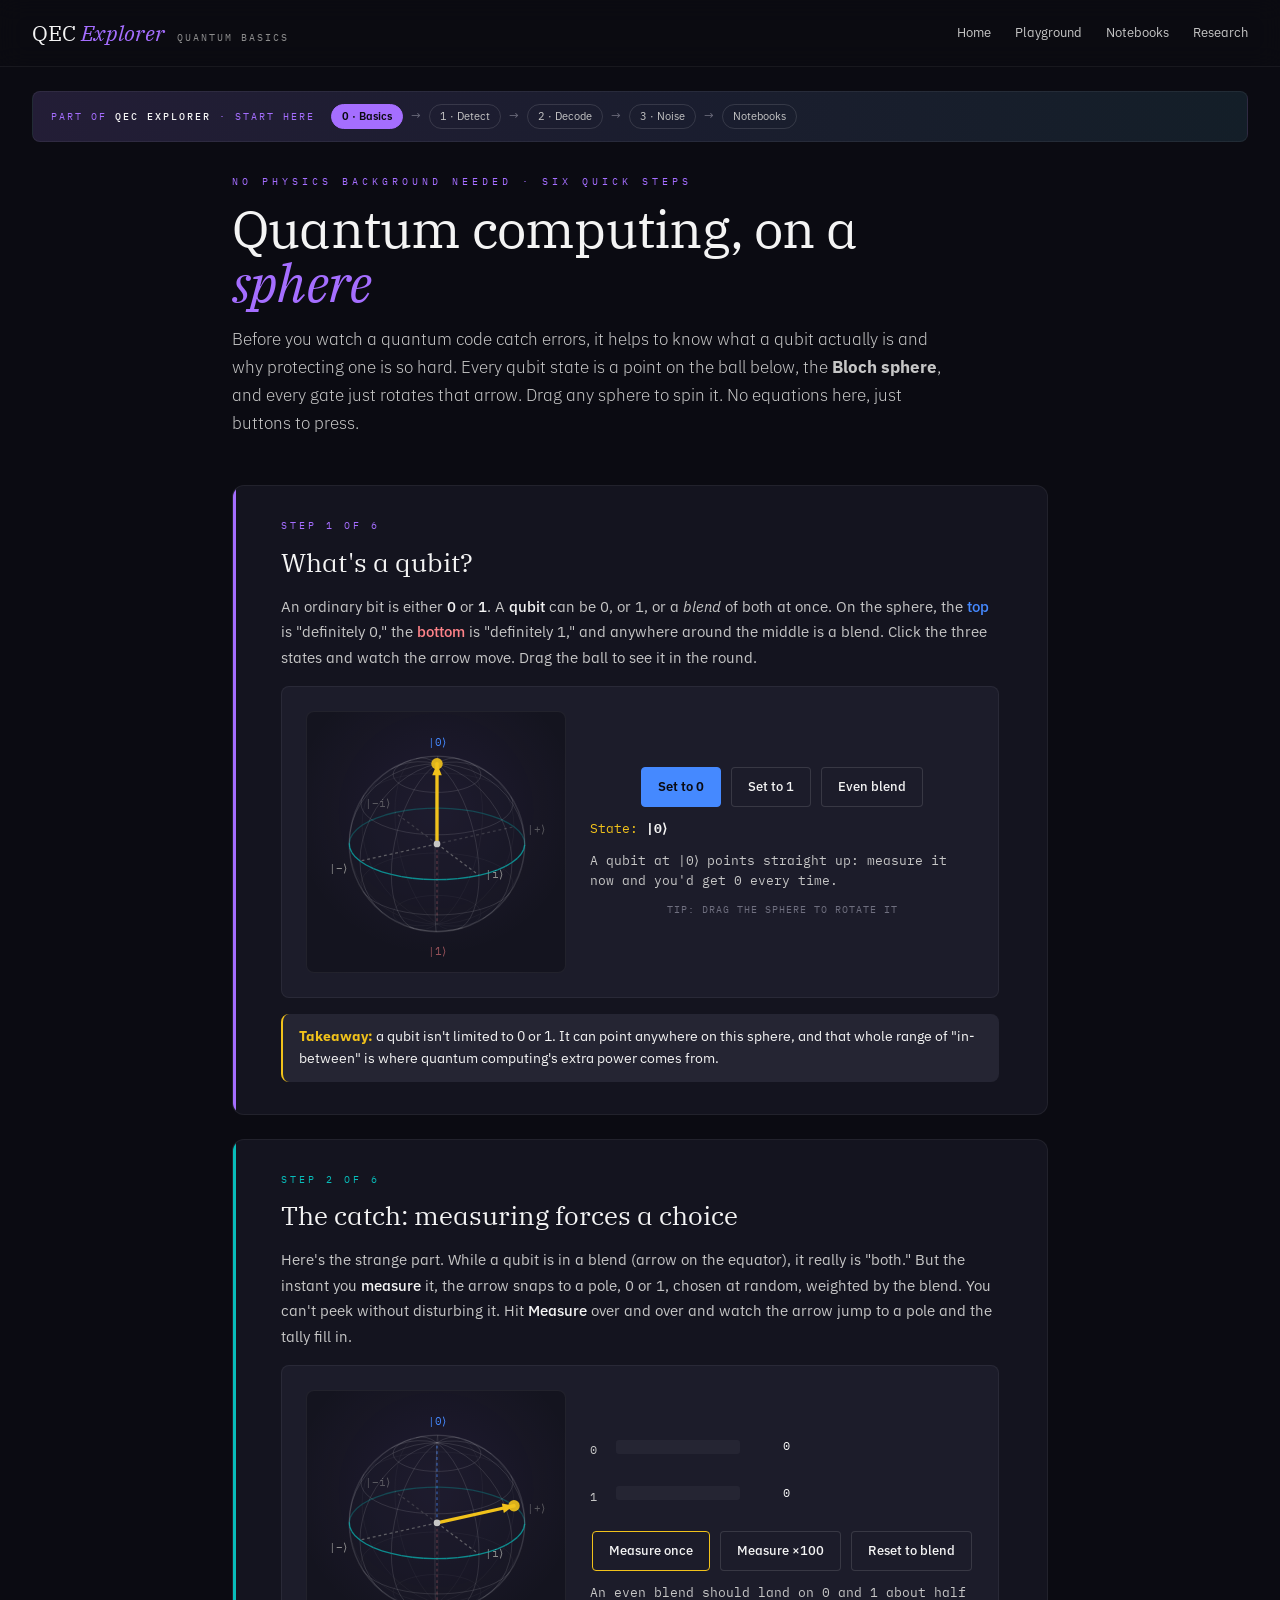
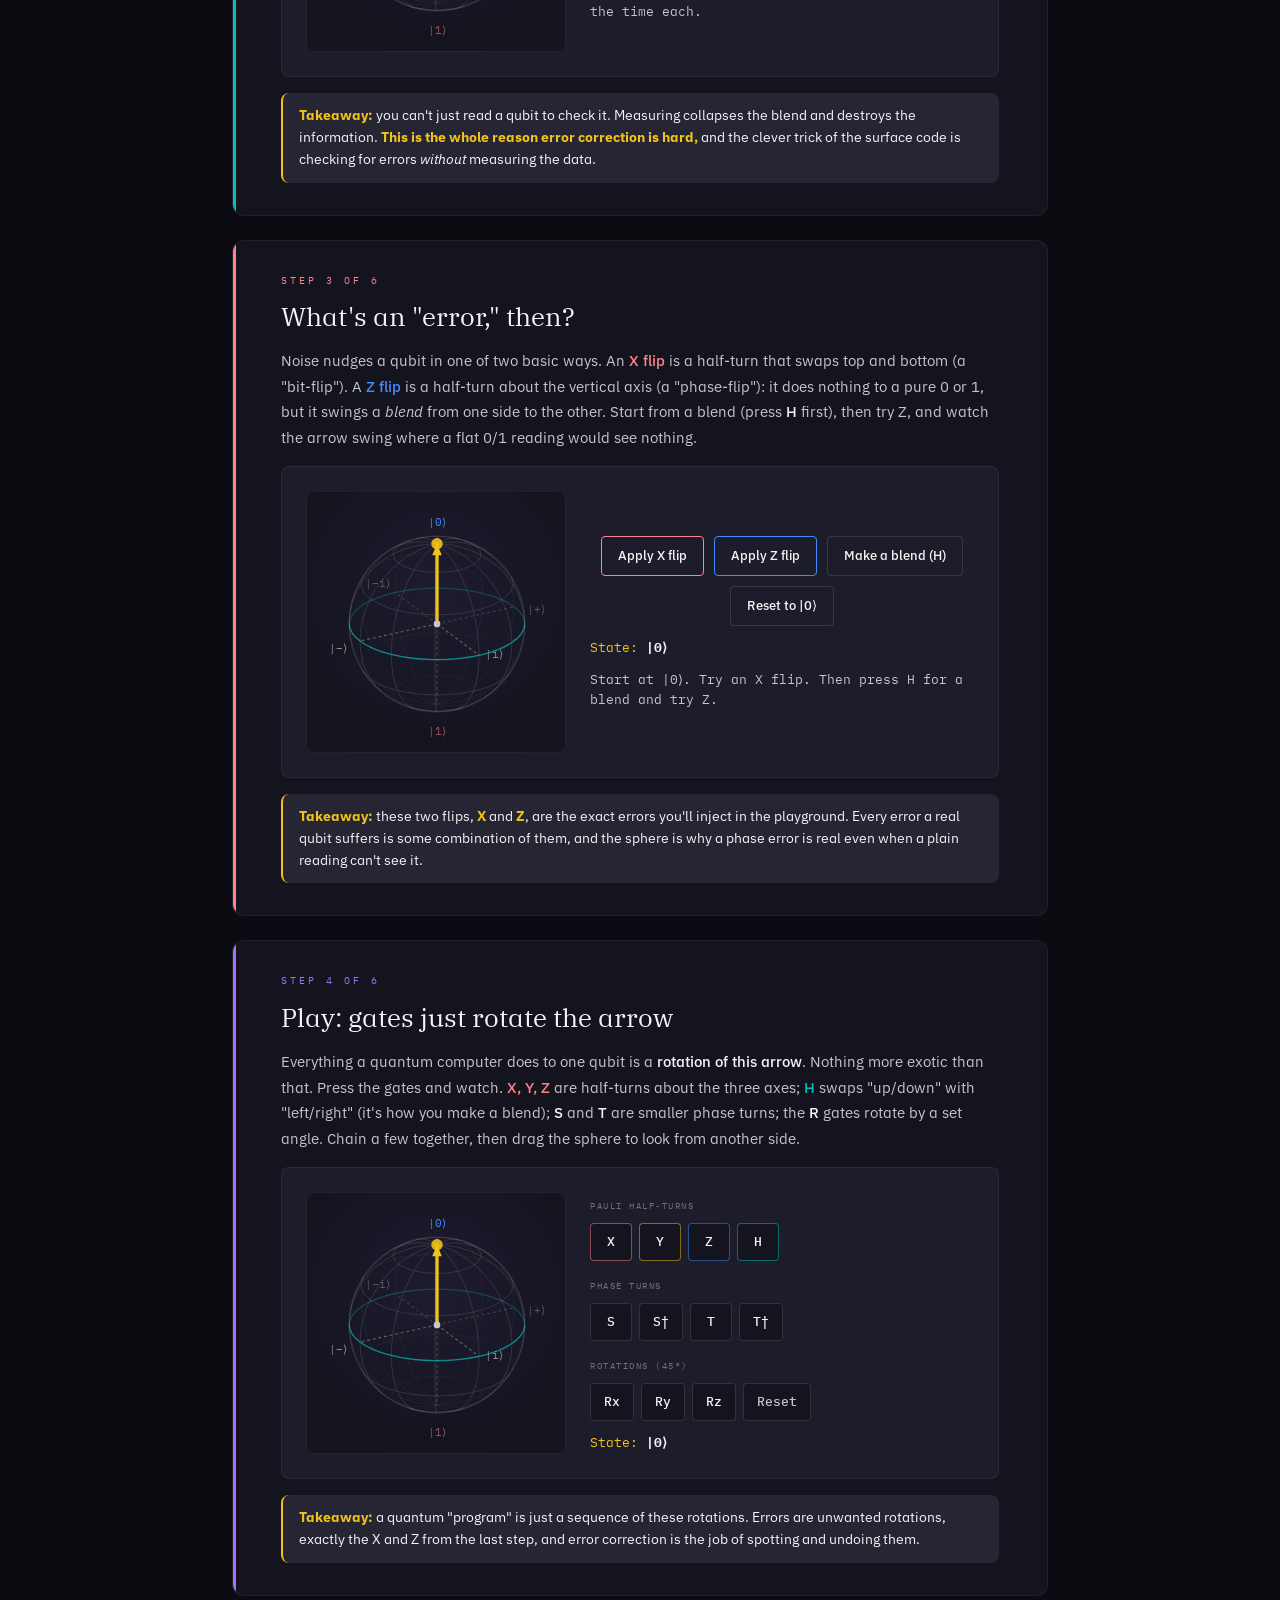
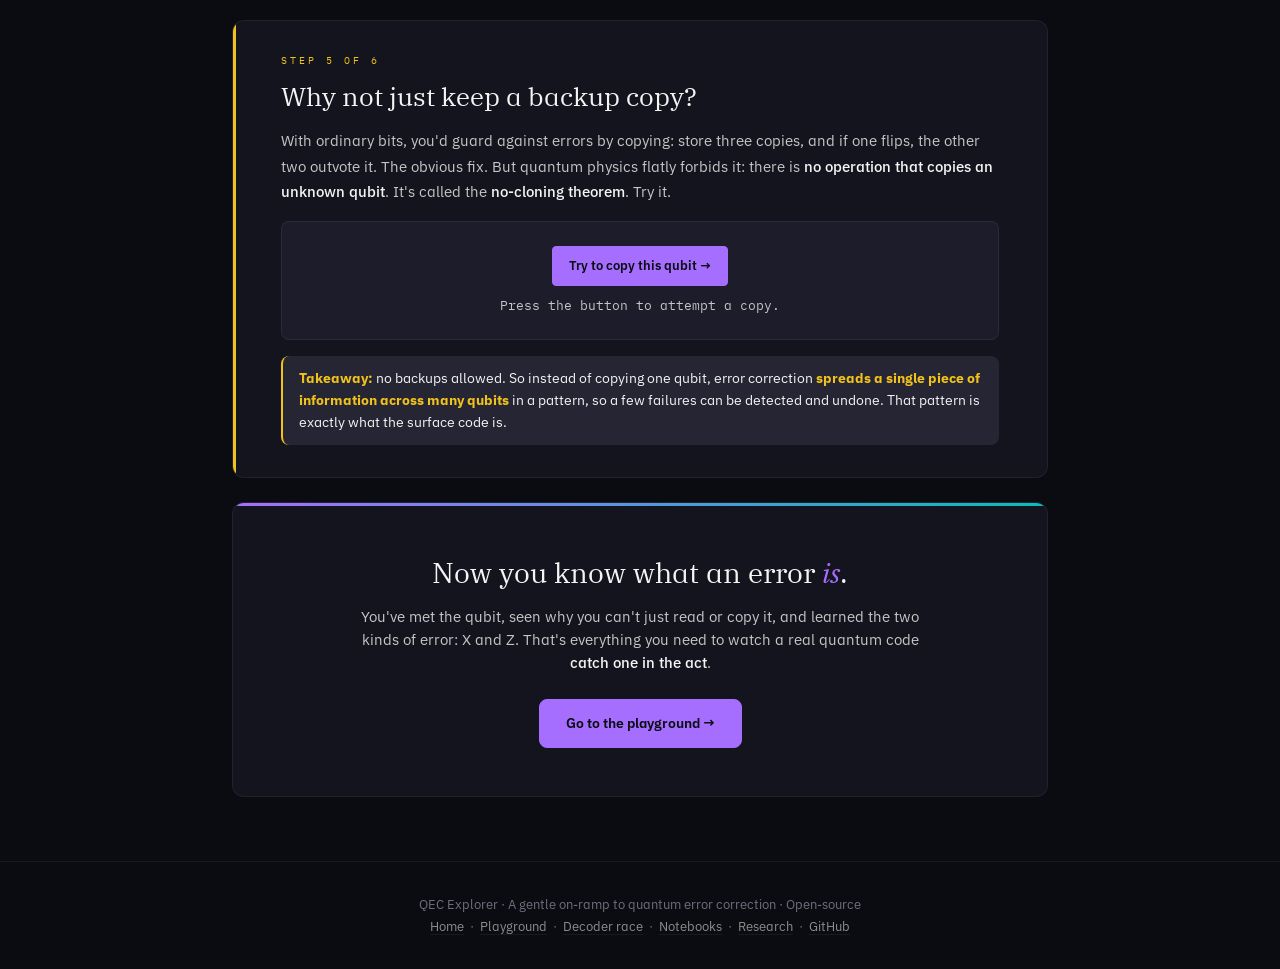
==== basics.html @ 2271acbc "Add 3D Bloch sphere + rebuild Basics with a gate playground New assets/bloch.js: a self-contained, d" ====
<!DOCTYPE html>
<html lang="en">
<head>
<meta charset="UTF-8">
<meta name="viewport" content="width=device-width, initial-scale=1.0">
<title>QEC Explorer · Quantum Basics</title>

<link rel="preconnect" href="https://fonts.googleapis.com">
<link rel="preconnect" href="https://fonts.gstatic.com" crossorigin>
<link href="https://fonts.googleapis.com/css2?family=IBM+Plex+Mono:wght@400;500&family=IBM+Plex+Sans:wght@300;400;500;600&family=IBM+Plex+Serif:ital,wght@0,400;1,400&display=swap" rel="stylesheet">

<link rel="stylesheet" href="assets/theme.css">
<link rel="stylesheet" href="assets/qec-modal.css">

<style>
  /* Page-specific styling */
  .wrap { max-width: 880px; }
  .lead { margin-bottom: var(--space-7); max-width: 720px; }

  /* Step cards with side color bars (per-step theme) */
  .step-card {
    background: var(--surface-1);
    border: 1px solid var(--border-subtle);
    border-radius: var(--radius-lg);
    padding: var(--space-6) var(--space-7);
    margin-bottom: var(--space-5);
    position: relative;
    overflow: hidden;
  }
  .step-card::before {
    content: "";
    position: absolute; left: 0; top: 0; bottom: 0; width: 3px;
    background: var(--syndrome);
  }
  .step-card.c2::before { background: var(--stab-z); }
  .step-card.c3::before { background: var(--pauli-x); }
  .step-card.c4::before { background: var(--warning); }
  .step-card.c5::before { background: var(--syndrome); }

  .step-num {
    font-family: var(--font-mono); font-size: 10px;
    letter-spacing: 3px; text-transform: uppercase;
    color: var(--syndrome);
    margin-bottom: var(--space-2);
  }
  .c2 .step-num { color: var(--stab-z); }
  .c3 .step-num { color: var(--pauli-x); }
  .c4 .step-num { color: var(--warning); }
  .c5 .step-num { color: var(--syndrome); }

  .step-card h2 {
    font-family: var(--font-display);
    font-size: 26px;
    font-weight: 400;
    margin-bottom: var(--space-3);
  }
  .step-card p { color: var(--text-secondary); font-size: 15px; line-height: 1.7; margin-bottom: var(--space-4); }
  .step-card p b { color: var(--text-primary); font-weight: 500; }

  .takeaway {
    font-size: 14px;
    color: var(--text-primary);
    background: var(--surface-3);
    border-radius: var(--radius-md);
    padding: 12px 16px;
    margin-top: var(--space-4);
    border-left: 2px solid var(--warning);
  }
  .takeaway b { color: var(--warning); }

  /* Inline demo wrapper (SVG + buttons beside) */
  .demo {
    display: flex;
    gap: var(--space-5);
    flex-wrap: wrap;
    align-items: center;
    justify-content: center;
    background: var(--surface-2);
    border: 1px solid var(--border-subtle);
    border-radius: var(--radius-md);
    padding: var(--space-5);
    margin: var(--space-2) 0 var(--space-2);
  }
  .demo-col { display: flex; flex-direction: column; align-items: center; gap: 10px; }
  svg.viz { display: block; }

  /* Bloch sphere layout: fixed sphere on the LEFT, controls on the RIGHT.
     The sphere never moves when a gate button is pressed — only the
     state arrow inside it does. */
  .bloch-demo {
    display: grid;
    grid-template-columns: 260px 1fr;
    gap: var(--space-5);
    align-items: center;
    background: var(--surface-2);
    border: 1px solid var(--border-subtle);
    border-radius: var(--radius-md);
    padding: var(--space-5);
    margin: var(--space-2) 0;
  }
  @media (max-width: 640px) {
    .bloch-demo { grid-template-columns: 1fr; justify-items: center; }
  }
  .bloch-stage {
    background:
      radial-gradient(circle at 50% 38%, rgba(165,110,255,0.08), transparent 70%),
      var(--surface-1);
    border: 1px solid var(--border-subtle);
    border-radius: var(--radius-md);
    padding: 6px;
  }
  .bloch-stage svg { display: block; }
  .bloch-side { display: flex; flex-direction: column; gap: 12px; min-width: 0; }
  .bloch-hint {
    font-family: var(--font-mono); font-size: 10px;
    letter-spacing: 1px; text-transform: uppercase;
    color: var(--text-hint); text-align: center;
  }
  .bloch-state {
    font-family: var(--font-mono); font-size: 13px;
    color: var(--warning); text-align: left;
  }
  .bloch-state b { color: var(--text-primary); }

  /* Gate-button grid for the playground step */
  .gate-grid { display: flex; flex-wrap: wrap; gap: 7px; }
  .gate-group-lbl {
    font-family: var(--font-mono); font-size: 9px;
    letter-spacing: 1.5px; text-transform: uppercase;
    color: var(--text-hint); margin: 6px 0 -2px;
  }
  .gate {
    padding: 8px 13px;
    border-radius: var(--radius-sm);
    border: 1px solid var(--border-default);
    background: var(--surface-1);
    color: var(--text-primary);
    font-family: var(--font-mono);
    font-size: 13px; font-weight: 500;
    cursor: pointer;
    transition: all 130ms ease;
    min-width: 42px;
  }
  .gate:hover { border-color: var(--syndrome); background: var(--surface-3); transform: translateY(-1px); }
  .gate:focus-visible { outline: 2px solid var(--focus); outline-offset: 2px; }
  .gate.gx { border-color: rgba(255,131,137,0.5); }
  .gate.gz { border-color: rgba(69,137,255,0.5); }
  .gate.gy { border-color: rgba(241,194,27,0.5); }
  .gate.gh { border-color: rgba(8,189,186,0.5); }
  .gate.ghost-reset { border-color: var(--border-default); color: var(--text-secondary); }

  /* Button rows */
  .b-row { display: flex; gap: 10px; flex-wrap: wrap; justify-content: center; }
  .bx {
    padding: 9px 16px;
    border-radius: var(--radius-sm);
    border: 1px solid var(--border-default);
    background: var(--surface-2);
    color: var(--text-primary);
    font-family: var(--font-sans);
    font-size: 13px;
    font-weight: 500;
    cursor: pointer;
    transition: all 150ms ease;
  }
  .bx:hover { border-color: var(--syndrome); background: var(--surface-3); }
  .bx:focus-visible { outline: 2px solid var(--focus); outline-offset: 2px; }
  .bx.on { color: var(--text-on-color); font-weight: 600; }
  .bx.zero.on { background: var(--pauli-z);   border-color: var(--pauli-z); }
  .bx.one.on  { background: var(--pauli-x);   border-color: var(--pauli-x); }
  .bx.mix.on  { background: var(--syndrome); border-color: var(--syndrome); }
  .bx.xflip   { border-color: var(--pauli-x); }
  .bx.xflip:hover { background: rgba(255, 131, 137, 0.14); }
  .bx.zflip   { border-color: var(--pauli-z); }
  .bx.zflip:hover { background: rgba(69, 137, 255, 0.14); }
  .bx.measure { border-color: var(--warning); }
  .bx.measure:hover { background: rgba(241, 194, 27, 0.14); }
  .bx.primary { background: var(--syndrome); border-color: var(--syndrome); color: var(--text-on-color); font-weight: 600; }

  .readout {
    font-family: var(--font-mono);
    font-size: 12.5px;
    color: var(--text-secondary);
    text-align: center;
    min-height: 18px;
  }
  .readout b { color: var(--text-primary); }
  .state-label {
    font-family: var(--font-mono);
    font-size: 13px;
    color: var(--warning);
    text-align: center;
  }

  /* Measurement tally bars */
  .tally { width: 200px; }
  .tally-row {
    display: flex; align-items: center; gap: 8px;
    margin: 4px 0;
    font-family: var(--font-mono); font-size: 12px;
  }
  .tally-row .lbl { width: 18px; color: var(--text-secondary); }
  .tally-bar {
    height: 14px; border-radius: 3px;
    background: var(--surface-3); flex: 1; overflow: hidden;
  }
  .tally-bar span { display: block; height: 100%; width: 0; transition: width 200ms ease; }
  .tally-bar.zero span { background: var(--pauli-z); }
  .tally-bar.one  span { background: var(--pauli-x); }
  .tally-row .ct   { width: 42px; text-align: right; color: var(--text-primary); }

  /* Hand-off block */
  .handoff {
    background: var(--surface-1);
    border: 1px solid var(--border-subtle);
    border-radius: var(--radius-lg);
    padding: var(--space-7);
    text-align: center;
    margin-top: var(--space-2);
    position: relative;
    overflow: hidden;
  }
  .handoff::before {
    content: "";
    position: absolute; left: 0; top: 0; right: 0; height: 3px;
    background: linear-gradient(90deg, var(--syndrome), var(--stab-z));
  }
  .handoff h2 {
    font-family: var(--font-display);
    font-size: 28px;
    font-weight: 400;
    margin-bottom: 10px;
  }
  .handoff p { color: var(--text-secondary); font-size: 15px; max-width: 560px; margin: 0 auto var(--space-5); }
  .cta {
    display: inline-flex; align-items: center; gap: var(--space-2);
    padding: 13px 26px;
    border-radius: var(--radius-md);
    font-size: 14px;
    font-weight: 600;
    text-decoration: none;
    background: var(--syndrome);
    color: var(--text-on-color);
    border: 1px solid var(--syndrome);
    transition: all 150ms ease;
  }
  .cta:hover { filter: brightness(1.08); }
</style>
</head>
<body>

<div class="topbar">
  <div class="brand">QEC <em>Explorer</em><span class="module">Quantum Basics</span></div>
  <div class="links">
    <a href="landing.html">Home</a>
    <a href="index.html">Playground</a>
    <a href="notebooks.html">Notebooks</a>
    <a href="research.html">Research</a>
  </div>
</div>

<div class="project-strip">
  <div class="project-strip-inner">
    <div class="crumb">Part of <b>QEC Explorer</b> · Start here</div>
    <div class="steps">
      <span class="pill now">0 · Basics</span>
      <span class="arrow">→</span>
      <a class="pill" href="index.html">1 · Detect</a>
      <span class="arrow">→</span>
      <a class="pill" href="decoder.html">2 · Decode</a>
      <span class="arrow">→</span>
      <a class="pill" href="noise.html">3 · Noise</a>
      <span class="arrow">→</span>
      <a class="pill" href="notebooks.html">Notebooks</a>
    </div>
  </div>
</div>

<div class="wrap">
  <div class="lead">
    <div class="eyebrow">No physics background needed · Six quick steps</div>
    <h1>Quantum computing, on a <em>sphere</em></h1>
    <p>Before you watch a quantum code catch errors, it helps to know what a qubit actually is and why protecting one is so hard. Every qubit state is a point on the ball below, the <b>Bloch sphere</b>, and every gate just rotates that arrow. Drag any sphere to spin it. No equations here, just buttons to press.</p>
  </div>

  <!-- STEP 1 -->
  <div class="step-card c1">
    <div class="step-num">Step 1 of 6</div>
    <h2>What's a qubit?</h2>
    <p>An ordinary bit is either <b>0</b> or <b>1</b>. A <b>qubit</b> can be 0, or 1, or a <i>blend</i> of both at once. On the sphere, the <b style="color:var(--pauli-z)">top</b> is "definitely 0," the <b style="color:var(--pauli-x)">bottom</b> is "definitely 1," and anywhere around the middle is a blend. Click the three states and watch the arrow move. Drag the ball to see it in the round.</p>
    <div class="bloch-demo">
      <div class="bloch-stage">
        <svg id="q1svg" width="248" height="248" viewBox="0 0 260 260" role="img" aria-label="A 3D Bloch sphere showing the qubit's state as an arrow."></svg>
      </div>
      <div class="bloch-side">
        <div class="b-row">
          <button class="bx zero on" id="q1zero" data-s="0">Set to 0</button>
          <button class="bx one" id="q1one" data-s="1">Set to 1</button>
          <button class="bx mix" id="q1mix" data-s="mix">Even blend</button>
        </div>
        <div class="bloch-state" id="q1state"></div>
        <div class="readout" id="q1read" style="text-align:left">A qubit at |0⟩: if you measured it now, you'd get 0 every time.</div>
        <div class="bloch-hint">Tip: drag the sphere to rotate it</div>
      </div>
    </div>
    <div class="takeaway"><b>Takeaway:</b> a qubit isn't limited to 0 or 1. It can point anywhere on this sphere, and that whole range of "in-between" is where quantum computing's extra power comes from.</div>
  </div>

  <!-- STEP 2 -->
  <div class="step-card c2">
    <div class="step-num">Step 2 of 6</div>
    <h2>The catch: measuring forces a choice</h2>
    <p>Here's the strange part. While a qubit is in a blend (arrow on the equator), it really is "both." But the instant you <b>measure</b> it, the arrow snaps to a pole, 0 or 1, chosen at random, weighted by the blend. You can't peek without disturbing it. Hit <b>Measure</b> over and over and watch the arrow jump to a pole and the tally fill in.</p>
    <div class="bloch-demo">
      <div class="bloch-stage">
        <svg id="q2svg" width="248" height="248" viewBox="0 0 260 260" role="img" aria-label="The qubit being measured, shown on a Bloch sphere."></svg>
      </div>
      <div class="bloch-side">
        <div class="tally">
          <div class="tally-row"><span class="lbl">0</span><span class="tally-bar zero"><span id="q2bar0"></span></span><span class="ct" id="q2ct0">0</span></div>
          <div class="tally-row"><span class="lbl">1</span><span class="tally-bar one"><span id="q2bar1"></span></span><span class="ct" id="q2ct1">0</span></div>
        </div>
        <div class="b-row">
          <button class="bx measure" id="q2measure">Measure once</button>
          <button class="bx" id="q2measure100">Measure ×100</button>
          <button class="bx" id="q2reset">Reset to blend</button>
        </div>
        <div class="readout" id="q2read" style="text-align:left">An even blend should land on 0 and 1 about half the time each.</div>
      </div>
    </div>
    <div class="takeaway"><b>Takeaway:</b> you can't just read a qubit to check it. Measuring collapses the blend and destroys the information. <b>This is the whole reason error correction is hard,</b> and the clever trick of the surface code is checking for errors <i>without</i> measuring the data.</div>
  </div>

  <!-- STEP 3 -->
  <div class="step-card c3">
    <div class="step-num">Step 3 of 6</div>
    <h2>What's an "error," then?</h2>
    <p>Noise nudges a qubit in one of two basic ways. An <b style="color:var(--pauli-x)">X flip</b> is a half-turn that swaps top and bottom (a "bit-flip"). A <b style="color:var(--pauli-z)">Z flip</b> is a half-turn about the vertical axis (a "phase-flip"): it does nothing to a pure 0 or 1, but it swings a <i>blend</i> from one side to the other. Start from a blend (press <b>H</b> first), then try Z, and watch the arrow swing where a flat 0/1 reading would see nothing.</p>
    <div class="bloch-demo">
      <div class="bloch-stage">
        <svg id="q3svg" width="248" height="248" viewBox="0 0 260 260" role="img" aria-label="The qubit with X and Z errors applied, on a Bloch sphere."></svg>
      </div>
      <div class="bloch-side">
        <div class="b-row">
          <button class="bx xflip" id="q3x">Apply X flip</button>
          <button class="bx zflip" id="q3z">Apply Z flip</button>
          <button class="bx" id="q3h">Make a blend (H)</button>
          <button class="bx" id="q3reset">Reset to |0⟩</button>
        </div>
        <div class="bloch-state" id="q3state"></div>
        <div class="readout" id="q3read" style="text-align:left">Start at |0⟩. Try an X flip. Then press H for a blend and try Z.</div>
      </div>
    </div>
    <div class="takeaway"><b>Takeaway:</b> these two flips, <b>X</b> and <b>Z</b>, are the exact errors you'll inject in the playground. Every error a real qubit suffers is some combination of them, and the sphere is why a phase error is real even when a plain reading can't see it.</div>
  </div>

  <!-- STEP 4 — gate playground -->
  <div class="step-card c5">
    <div class="step-num">Step 4 of 6</div>
    <h2>Play: gates just rotate the arrow</h2>
    <p>Everything a quantum computer does to one qubit is a <b>rotation of this arrow</b>. Nothing more exotic than that. Press the gates and watch. <b style="color:var(--pauli-x)">X, Y, Z</b> are half-turns about the three axes; <b style="color:var(--stab-z)">H</b> swaps "up/down" with "left/right" (it's how you make a blend); <b>S</b> and <b>T</b> are smaller phase turns; the <b>R</b> gates rotate by a set angle. Chain a few together, then drag the sphere to look from another side.</p>
    <div class="bloch-demo">
      <div class="bloch-stage">
        <svg id="q4svg" width="248" height="248" viewBox="0 0 260 260" role="img" aria-label="Interactive Bloch sphere. Press gate buttons to rotate the qubit state arrow."></svg>
      </div>
      <div class="bloch-side">
        <div class="gate-group-lbl">Pauli half-turns</div>
        <div class="gate-grid">
          <button class="gate gx" data-g="X">X</button>
          <button class="gate gy" data-g="Y">Y</button>
          <button class="gate gz" data-g="Z">Z</button>
          <button class="gate gh" data-g="H">H</button>
        </div>
        <div class="gate-group-lbl">Phase turns</div>
        <div class="gate-grid">
          <button class="gate" data-g="S">S</button>
          <button class="gate" data-g="Sdg">S†</button>
          <button class="gate" data-g="T">T</button>
          <button class="gate" data-g="Tdg">T†</button>
        </div>
        <div class="gate-group-lbl">Rotations (45°)</div>
        <div class="gate-grid">
          <button class="gate" data-g="Rx(45)">Rx</button>
          <button class="gate" data-g="Ry(45)">Ry</button>
          <button class="gate" data-g="Rz(45)">Rz</button>
          <button class="gate ghost-reset" id="q4reset">Reset</button>
        </div>
        <div class="bloch-state" id="q4state"></div>
      </div>
    </div>
    <div class="takeaway"><b>Takeaway:</b> a quantum "program" is just a sequence of these rotations. Errors are unwanted rotations, exactly the X and Z from the last step, and error correction is the job of spotting and undoing them.</div>
  </div>

  <!-- STEP 5 -->
  <div class="step-card c4">
    <div class="step-num">Step 5 of 6</div>
    <h2>Why not just keep a backup copy?</h2>
    <p>With ordinary bits, you'd guard against errors by copying: store three copies, and if one flips, the other two outvote it. The obvious fix. But quantum physics flatly forbids it: there is <b>no operation that copies an unknown qubit</b>. It's called the <b>no-cloning theorem</b>. Try it.</p>
    <div class="demo">
      <div class="demo-col">
        <div class="b-row">
          <button class="bx primary" id="q5try">Try to copy this qubit →</button>
        </div>
        <div class="readout" id="q5read" style="max-width:380px">Press the button to attempt a copy.</div>
      </div>
    </div>
    <div class="takeaway"><b>Takeaway:</b> no backups allowed. So instead of copying one qubit, error correction <b>spreads a single piece of information across many qubits</b> in a pattern, so a few failures can be detected and undone. That pattern is exactly what the surface code is.</div>
  </div>

  <!-- HAND-OFF -->
  <div class="handoff">
    <h2>Now you know what an error <em style="font-style:italic;color:var(--syndrome)">is</em>.</h2>
    <p>You've met the qubit, seen why you can't just read or copy it, and learned the two kinds of error: X and Z. That's everything you need to watch a real quantum code <b style="color:var(--text-primary);font-weight:500">catch one in the act</b>.</p>
    <a class="cta" href="index.html">Go to the playground →</a>
  </div>
</div>

<div class="sr-only" id="srLive" aria-live="polite"></div>

<footer>
  QEC Explorer · A gentle on-ramp to quantum error correction · Open-source<br>
  <a href="landing.html">Home</a> &nbsp;·&nbsp; <a href="index.html">Playground</a> &nbsp;·&nbsp; <a href="decoder.html">Decoder race</a> &nbsp;·&nbsp; <a href="notebooks.html">Notebooks</a> &nbsp;·&nbsp; <a href="research.html">Research</a> &nbsp;·&nbsp; <a href="https://github.com/kondshk/QEC-Explorer">GitHub</a>
</footer>

<script src="assets/qec-shared.js"></script>
<script src="assets/bloch.js"></script>
<script>
/* ============================================================
   basics.html — six tiny single-qubit demos.
   The qubit is a real 2-amplitude state; every visual is the same
   3D Bloch sphere from assets/bloch.js. Gates are real 2x2 unitaries,
   measurement really samples |amplitude|^2 and collapses. The sphere
   is created once per step and never moved; buttons only change the
   state arrow inside it. No external dependencies.
   ============================================================ */
function say(t){ const s=document.getElementById("srLive"); if(s) s.textContent=t; }
const cx = (re, im) => ({ re: re || 0, im: im || 0 });
const INV2 = 1 / Math.sqrt(2);

/* --- Step 1: what's a qubit --- */
const q1 = Bloch.create(document.getElementById("q1svg"), { radius: 92, cx: 130, cy: 132 });
const q1state = document.getElementById("q1state");
q1.onChange(({ label }) => { q1state.innerHTML = "State: <b>" + label + "</b>"; });
function q1set(s) {
  ["q1zero", "q1one", "q1mix"].forEach(id => document.getElementById(id).classList.remove("on"));
  let read;
  if (s === "0") {
    document.getElementById("q1zero").classList.add("on");
    q1.setState(cx(1, 0), cx(0, 0));
    read = "A qubit at |0⟩ points straight up: measure it now and you'd get 0 every time.";
  } else if (s === "1") {
    document.getElementById("q1one").classList.add("on");
    q1.setState(cx(0, 0), cx(1, 0));
    read = "A qubit at |1⟩ points straight down: measuring gives 1 every time.";
  } else {
    document.getElementById("q1mix").classList.add("on");
    q1.setState(cx(INV2, 0), cx(INV2, 0)); // |+>, on the equator
    read = "An even blend sits on the equator: measuring gives 0 or 1, about half each. Step 2 shows this for real.";
  }
  document.getElementById("q1read").textContent = read;
  say(read);
}
document.getElementById("q1zero").addEventListener("click", () => q1set("0"));
document.getElementById("q1one").addEventListener("click", () => q1set("1"));
document.getElementById("q1mix").addEventListener("click", () => q1set("mix"));

/* --- Step 2: measurement ---
   Each click prepares a FRESH even blend, then measures it once. That
   is the honest thing to show: a single qubit, measured once, collapses
   and stays collapsed (measuring again just repeats the same answer).
   The lesson is the DISTRIBUTION over many independent preparations, so
   we re-prepare the blend before each shot and let the tally converge to
   50/50. The sphere visibly snaps to the sampled pole, then returns. */
const reduce2 = window.matchMedia && window.matchMedia("(prefers-reduced-motion: reduce)").matches;
let q2c0 = 0, q2c1 = 0, q2busy = false;
const q2 = Bloch.create(document.getElementById("q2svg"), { radius: 92, cx: 130, cy: 132 });
function q2blend() { q2.setState(cx(INV2, 0), cx(INV2, 0)); }
q2blend();
function q2measureOnce() {
  if (q2busy) return;
  q2blend();                         // fresh even blend for an independent shot
  const r = q2.measureZ();           // real Born-rule sample + collapse to a pole
  if (r === 0) q2c0++; else q2c1++;
  q2render();
  say("Measured " + r + ".");
  if (!reduce2) {                    // let the collapse show, then re-arm the blend
    q2busy = true;
    setTimeout(() => { q2blend(); q2busy = false; }, 450);
  } else {
    q2blend();
  }
  return r;
}
function q2render() {
  const tot = q2c0 + q2c1 || 1;
  document.getElementById("q2bar0").style.width = (100 * q2c0 / tot) + "%";
  document.getElementById("q2bar1").style.width = (100 * q2c1 / tot) + "%";
  document.getElementById("q2ct0").textContent = q2c0;
  document.getElementById("q2ct1").textContent = q2c1;
  const n = q2c0 + q2c1;
  if (n > 0) {
    const p0 = (100 * q2c0 / n).toFixed(0);
    document.getElementById("q2read").textContent =
      n + " measurement" + (n > 1 ? "s" : "") + ": " + q2c0 + " zeros, " + q2c1 + " ones (" + p0 + "% / " + (100 - p0) + "%). The more you measure, the closer to 50/50.";
  }
}
document.getElementById("q2measure").addEventListener("click", () => q2measureOnce());
document.getElementById("q2measure100").addEventListener("click", () => {
  // 100 shots on a fresh even blend each time (independent samples)
  for (let i = 0; i < 100; i++) { if (Math.random() < 0.5) q2c0++; else q2c1++; }
  q2blend();  // leave the arrow back on the equator so the lesson stays visible
  q2render(); say("Measured 100 times.");
});
document.getElementById("q2reset").addEventListener("click", () => {
  q2c0 = 0; q2c1 = 0; q2render(); q2blend();
  document.getElementById("q2read").textContent = "An even blend should land on 0 and 1 about half the time each.";
});

/* --- Step 3: X and Z errors --- */
const q3 = Bloch.create(document.getElementById("q3svg"), { radius: 92, cx: 130, cy: 132 });
const q3state = document.getElementById("q3state");
q3.onChange(({ label }) => { q3state.innerHTML = "State: <b>" + label + "</b>"; });
q3.reset();
function q3read(t){ document.getElementById("q3read").textContent = t; say(t); }
document.getElementById("q3x").addEventListener("click", () => {
  q3.applyGate("X");
  q3read("X flip: a half-turn top-to-bottom. On a pure 0 or 1 it just swaps them; on a blend it flips which side is heavier.");
});
document.getElementById("q3z").addEventListener("click", () => {
  q3.applyGate("Z");
  q3read("Z flip: a half-turn about the vertical axis. It does nothing to |0⟩ or |1⟩, but it swings a blend across the sphere. A flat 0/1 reading can't see it, yet it's a real error.");
});
document.getElementById("q3h").addEventListener("click", () => {
  q3.applyGate("H");
  q3read("H put the qubit into a blend (arrow on the equator). Now press Z and watch it swing, that's the phase error a plain reading would miss.");
});
document.getElementById("q3reset").addEventListener("click", () => { q3.reset(); q3read("Back to |0⟩."); });

/* --- Step 4: gate playground --- */
const q4 = Bloch.create(document.getElementById("q4svg"), { radius: 92, cx: 130, cy: 132 });
const q4state = document.getElementById("q4state");
q4.onChange(({ label }) => { q4state.innerHTML = "State: <b>" + label + "</b>"; });
q4.reset();
document.querySelectorAll(".gate[data-g]").forEach(btn => {
  btn.addEventListener("click", () => {
    q4.applyGate(btn.dataset.g);
    say(btn.textContent + " applied. State " + q4.label());
  });
});
document.getElementById("q4reset").addEventListener("click", () => { q4.reset(); say("Reset to |0⟩."); });

/* --- Step 5: no-cloning (text-only walkthrough) --- */
let q5stage = 0;
document.getElementById("q5try").addEventListener("click", () => {
  const read = document.getElementById("q5read");
  q5stage++;
  if (q5stage === 1) {
    read.innerHTML = 'You hand the copier a qubit in some <b>unknown</b> blend. To copy it, the machine would have to read it first… but you just saw in Step 2 that reading <b>collapses</b> the blend. The original is destroyed before it can be duplicated.';
  } else if (q5stage === 2) {
    read.innerHTML = '"Fine," you say, "copy it <i>without</i> reading it." But the only operations physics allows can\'t turn one unknown qubit into two identical ones. This is a theorem, not an engineering limit. <b>It simply can\'t be done.</b>';
  } else {
    read.innerHTML = 'So there is no quantum backup. <b>Copying is off the table.</b> That\'s why the next step, spreading information across many qubits, is the only way out.';
    document.getElementById("q5try").textContent = "✗ Copying is impossible";
    document.getElementById("q5try").disabled = true;
    document.getElementById("q5try").style.opacity = ".7";
  }
  say(read.textContent);
});

q1set("0");

// Shortcuts for this page
QEC.shortcuts([
  { combo: "Drag", label: "Rotate any Bloch sphere" },
  { combo: "?", label: "Open the keyboard cheat sheet" },
]);
</script>
</body>
</html>
---- assets/theme.css ----
/* ============================================================
   QEC EXPLORER — assets/theme.css
   ------------------------------------------------------------
   Shared design system. Loaded by every page in place of the
   inline per-page CSS so colors, typography, and components stay
   consistent as the project grows.

   Design lineage
   ----------------
   Token names and color scale inspired by IBM's Carbon Design
   System (Apache-2.0 / MIT-licensed Token API). All colors are
   tuned for a dark, scientific instrument feel — cool grays,
   a vivid interactive blue, plus domain-specific semantic colors
   for X / Z / Y Pauli errors and syndrome detection.

   Typography: IBM Plex Sans + IBM Plex Mono, served by Google
   Fonts under the SIL Open Font License.

   No external assets, no JS dependency.
   ============================================================ */

/* ------------------------------------------------------------
   1 · Reset + base typography
   ------------------------------------------------------------ */
*, *::before, *::after { box-sizing: border-box; margin: 0; padding: 0; }

html {
  scroll-behavior: smooth;
  /* Honor user motion preference globally */
}
@media (prefers-reduced-motion: reduce) {
  html { scroll-behavior: auto; }
  *, *::before, *::after {
    animation-duration: 0.01ms !important;
    animation-iteration-count: 1 !important;
    transition-duration: 0.01ms !important;
  }
}

body {
  background: var(--surface-bg);
  color: var(--text-primary);
  font-family: var(--font-sans);
  font-size: 15px;
  line-height: 1.55;
  font-feature-settings: "kern" 1, "liga" 1, "ss01" 1;
  -webkit-font-smoothing: antialiased;
  text-rendering: optimizeLegibility;
}

/* ------------------------------------------------------------
   2 · Design tokens (single source of truth)
   ------------------------------------------------------------ */
:root {
  /* Type ---------------------------------------------------- */
  --font-sans: "IBM Plex Sans", system-ui, -apple-system, "Segoe UI", Helvetica, Arial, sans-serif;
  --font-mono: "IBM Plex Mono", ui-monospace, "SF Mono", Menlo, Consolas, monospace;
  --font-display: "IBM Plex Serif", Georgia, "Times New Roman", serif;

  /* Surfaces ------------------------------------------------ */
  --surface-bg: #0b0b12;          /* page background */
  --surface-1: #14141f;           /* cards */
  --surface-2: #1c1c2a;           /* nested surfaces */
  --surface-3: #252533;           /* hover, wells */
  --surface-raised: #181823;      /* raised cards */
  --surface-overlay: rgba(11, 11, 18, 0.82); /* sticky bar */

  /* Borders ------------------------------------------------- */
  --border-subtle: rgba(255, 255, 255, 0.06);
  --border-default: rgba(255, 255, 255, 0.12);
  --border-strong: rgba(255, 255, 255, 0.24);

  /* Text ---------------------------------------------------- */
  --text-primary: #f4f4f4;
  --text-secondary: #c6c6c6;
  --text-tertiary: #8d8d8d;
  --text-hint: #6f6f7f;
  --text-disabled: #525252;
  --text-on-color: #0b0b12;

  /* Brand / interactive ------------------------------------- */
  --interactive: #6daaff;
  --interactive-hover: #97c1ff;
  --interactive-active: #4589ff;
  --focus: #6daaff;

  /* Semantic status ---------------------------------------- */
  --success: #42be65;
  --success-bg: rgba(66, 190, 101, 0.12);
  --warning: #f1c21b;
  --warning-bg: rgba(241, 194, 27, 0.12);
  --danger:  #ff8389;
  --danger-bg: rgba(255, 131, 137, 0.12);
  --info:    #4589ff;
  --info-bg: rgba(69, 137, 255, 0.10);

  /* Quantum-domain colors (preserved semantics) ------------ */
  --pauli-x:    #ff8389;   /* bit-flip */
  --pauli-z:    #4589ff;   /* phase-flip */
  --pauli-y:    #f1c21b;   /* both */
  --stab-z:     #08bdba;   /* Z-detector, catches X */
  --stab-x:     #d12771;   /* X-detector, catches Z */
  --syndrome:   #a56eff;   /* lit detector */
  --qubit-rest: #39394a;
  --qubit-stroke: #62628a;

  /* Legacy aliases (existing pages may use --purple etc.) -- */
  --purple: var(--syndrome);
  --coral:  var(--pauli-x);
  --blue:   var(--pauli-z);
  --gold:   var(--warning);
  --teal:   var(--stab-z);
  --pink:   var(--stab-x);
  --green:  var(--success);
  --red:    var(--danger);
  --bg:     var(--surface-bg);
  --s1:     var(--surface-1);
  --s2:     var(--surface-2);
  --s3:     var(--surface-3);
  --bdr:    var(--border-subtle);
  --bdr2:   var(--border-default);
  --txt:    var(--text-primary);
  --dim:    var(--text-secondary);
  --hint:   var(--text-hint);

  /* Geometry ------------------------------------------------ */
  --radius-sm: 4px;
  --radius-md: 8px;
  --radius-lg: 12px;
  --radius-pill: 999px;

  /* 8px spacing scale */
  --space-1: 4px;
  --space-2: 8px;
  --space-3: 12px;
  --space-4: 16px;
  --space-5: 24px;
  --space-6: 32px;
  --space-7: 48px;
  --space-8: 64px;

  /* Layout -------------------------------------------------- */
  --max-w: 1280px;
  --max-w-prose: 760px;

  /* Z-index scale */
  --z-sticky: 50;
  --z-overlay: 80;
  --z-popover: 90;
  --z-toast: 100;
}

/* ------------------------------------------------------------
   3 · Global element defaults
   ------------------------------------------------------------ */
a {
  color: var(--interactive);
  text-decoration: none;
  transition: color 120ms ease;
}
a:hover { color: var(--interactive-hover); }
a:focus-visible {
  outline: 2px solid var(--focus);
  outline-offset: 2px;
  border-radius: 2px;
}

button, input, select, textarea {
  font: inherit;
  color: inherit;
}

::selection { background: rgba(109, 170, 255, 0.30); color: var(--text-primary); }

/* ------------------------------------------------------------
   4 · Reusable components
   ------------------------------------------------------------ */

/* --- Top bar --- */
.topbar {
  position: sticky;
  top: 0;
  z-index: var(--z-sticky);
  display: flex;
  align-items: center;
  justify-content: space-between;
  gap: var(--space-5);
  padding: var(--space-4) var(--space-6);
  background: var(--surface-overlay);
  backdrop-filter: blur(12px);
  -webkit-backdrop-filter: blur(12px);
  border-bottom: 1px solid var(--border-subtle);
}
.brand {
  font-family: var(--font-display);
  font-size: 22px;
  font-weight: 400;
  letter-spacing: -0.005em;
  color: var(--text-primary);
}
.brand em {
  font-style: italic;
  color: var(--syndrome);
}
.brand .module {
  font-family: var(--font-mono);
  font-size: 10px;
  letter-spacing: 2px;
  color: var(--text-tertiary);
  text-transform: uppercase;
  margin-left: var(--space-3);
}
.topbar a, .topbar .link {
  color: var(--text-secondary);
  font-size: 13px;
  text-decoration: none;
  transition: color 120ms ease;
}
.topbar a:hover, .topbar .link:hover { color: var(--text-primary); }
.topbar .links { display: flex; gap: var(--space-5); }

/* --- Project ribbon --- */
.project-strip {
  max-width: var(--max-w);
  margin: var(--space-5) auto 0;
  padding: 0 var(--space-6);
}
.project-strip-inner {
  display: flex;
  align-items: center;
  gap: var(--space-4);
  flex-wrap: wrap;
  padding: 12px 18px;
  background:
    linear-gradient(90deg, rgba(165, 110, 255, 0.10), rgba(8, 189, 186, 0.06)),
    var(--surface-1);
  border: 1px solid var(--border-subtle);
  border-radius: var(--radius-md);
}
.project-strip .crumb {
  font-family: var(--font-mono);
  font-size: 10px;
  letter-spacing: 2px;
  text-transform: uppercase;
  color: var(--syndrome);
  white-space: nowrap;
}
.project-strip .crumb b {
  color: var(--text-primary);
  font-weight: 500;
}
.project-strip .steps {
  display: flex;
  align-items: center;
  gap: var(--space-2);
  flex-wrap: wrap;
  font-size: 12px;
  color: var(--text-secondary);
}
.project-strip .pill {
  font-size: 11px;
  padding: 3px 10px;
  border-radius: var(--radius-pill);
  border: 1px solid var(--border-default);
  white-space: nowrap;
  text-decoration: none;
  color: var(--text-secondary);
  transition: all 150ms ease;
}
.project-strip .pill:hover {
  border-color: var(--interactive);
  color: var(--text-primary);
}
.project-strip .pill.now {
  background: var(--syndrome);
  border-color: var(--syndrome);
  color: var(--text-on-color);
  font-weight: 600;
}
.project-strip .pill.soon { color: var(--text-hint); }
.project-strip .arrow { color: var(--text-hint); }

/* --- Page wrap --- */
.wrap {
  max-width: var(--max-w);
  margin: 0 auto;
  padding: var(--space-6) var(--space-6) var(--space-8);
}

/* --- Lead / hero text block --- */
.lead { margin-bottom: var(--space-6); max-width: 760px; }
.lead .eyebrow {
  font-family: var(--font-mono);
  font-size: 10px;
  letter-spacing: 4px;
  text-transform: uppercase;
  color: var(--syndrome);
  margin-bottom: 12px;
}
.lead h1, .hero h1 {
  font-family: var(--font-display);
  font-size: clamp(32px, 5vw, 52px);
  line-height: 1.05;
  font-weight: 400;
  letter-spacing: -0.015em;
  margin-bottom: 14px;
}
.lead h1 em, .hero h1 em {
  font-style: italic;
  color: var(--syndrome);
}
.lead p {
  color: var(--text-secondary);
  font-size: 16.5px;
  font-weight: 300;
  line-height: 1.7;
}

/* --- Panels / cards --- */
.panel {
  background: var(--surface-1);
  border: 1px solid var(--border-subtle);
  border-radius: var(--radius-md);
  padding: var(--space-5);
}
.panel h3 {
  font-family: var(--font-mono);
  font-size: 11px;
  letter-spacing: 2px;
  text-transform: uppercase;
  color: var(--syndrome);
  margin-bottom: var(--space-4);
}
.panel h3.alt { color: var(--pauli-x); }

/* --- Segmented / tab buttons --- */
.seg {
  display: flex;
  gap: 6px;
  flex-wrap: wrap;
  margin-bottom: var(--space-4);
}
.seg button {
  flex: 1;
  min-width: 60px;
  padding: 9px 12px;
  background: var(--surface-2);
  border: 1px solid var(--border-subtle);
  border-radius: var(--radius-sm);
  color: var(--text-secondary);
  font-family: var(--font-mono);
  font-size: 12px;
  cursor: pointer;
  transition: all 150ms ease;
}
.seg button:hover {
  border-color: var(--border-default);
  color: var(--text-primary);
}
.seg button:focus-visible {
  outline: 2px solid var(--focus);
  outline-offset: 2px;
}
.seg button.on { color: var(--text-on-color); font-weight: 600; }
.seg button.on[data-v="X"]   { background: var(--pauli-x); border-color: var(--pauli-x); }
.seg button.on[data-v="Z"]   { background: var(--pauli-z); border-color: var(--pauli-z); }
.seg button.on[data-v="Y"]   { background: var(--pauli-y); border-color: var(--pauli-y); }

/* --- Primary / secondary buttons --- */
.btn, button.btn {
  width: 100%;
  padding: 10px 14px;
  background: var(--surface-2);
  border: 1px solid var(--border-default);
  border-radius: var(--radius-sm);
  color: var(--text-primary);
  font-family: var(--font-sans);
  font-size: 13px;
  font-weight: 500;
  cursor: pointer;
  transition: all 150ms ease;
  margin-top: 6px;
}
.btn:hover {
  border-color: var(--interactive);
  background: var(--surface-3);
}
.btn:focus-visible {
  outline: 2px solid var(--focus);
  outline-offset: 2px;
}
.btn:disabled { opacity: 0.5; cursor: not-allowed; }
.btn.primary {
  background: var(--interactive);
  border-color: var(--interactive);
  color: var(--text-on-color);
  font-weight: 600;
}
.btn.primary:hover { filter: brightness(1.08); }
.btn.danger:hover { border-color: var(--danger); }

/* --- Form controls --- */
input[type=range] {
  width: 100%;
  appearance: none;
  -webkit-appearance: none;
  height: 4px;
  border-radius: 2px;
  background: var(--surface-3);
  outline: none;
  cursor: pointer;
  margin: var(--space-1) 0;
}
input[type=range]::-webkit-slider-thumb {
  -webkit-appearance: none;
  width: 16px;
  height: 16px;
  border-radius: 50%;
  background: var(--interactive);
  border: 2px solid var(--surface-bg);
  cursor: pointer;
}
input[type=range]::-moz-range-thumb {
  width: 16px;
  height: 16px;
  border-radius: 50%;
  background: var(--interactive);
  border: 2px solid var(--surface-bg);
  cursor: pointer;
}
input[type=range]:focus-visible { outline: 2px solid var(--focus); outline-offset: 4px; }
input[type=number], input[type=text], select, textarea {
  width: 100%;
  padding: 8px 10px;
  background: var(--surface-2);
  border: 1px solid var(--border-default);
  border-radius: var(--radius-sm);
  color: var(--text-primary);
  font-family: var(--font-mono);
  font-size: 13px;
}
input[type=number]:focus, input[type=text]:focus, select:focus, textarea:focus {
  outline: 2px solid var(--focus);
  outline-offset: 1px;
  border-color: var(--border-default);
}

/* --- Inline labels for controls --- */
.ctrl-label, .lbl {
  font-size: 12px;
  color: var(--text-secondary);
  margin: var(--space-4) 0 var(--space-2);
  display: flex;
  justify-content: space-between;
  align-items: baseline;
}
.ctrl-label span, .lbl span {
  font-family: var(--font-mono);
  color: var(--text-primary);
  font-size: 12px;
}
.muted { color: var(--text-hint); }

/* --- Status badges --- */
.badge {
  display: inline-block;
  padding: 5px 11px;
  font-family: var(--font-mono);
  font-size: 11px;
  letter-spacing: 0.4px;
  font-weight: 600;
  border-radius: var(--radius-sm);
}
.badge.fixed   { background: var(--success-bg); color: var(--success); border: 1px solid var(--success); }
.badge.failed  { background: var(--danger-bg);  color: var(--danger);  border: 1px solid var(--danger); }
.badge.idle    { background: var(--surface-3);  color: var(--text-tertiary); border: 1px solid var(--border-default); }

/* --- Lattice (SVG) elements --- */
.lattice-qubit-clean  { fill: var(--qubit-rest);   stroke: var(--qubit-stroke); stroke-width: 1.5; }
.lattice-qubit-x      { fill: var(--pauli-x);      stroke: var(--pauli-x); }
.lattice-qubit-z      { fill: var(--pauli-z);      stroke: var(--pauli-z); }
.lattice-qubit-y      { fill: var(--pauli-y);      stroke: var(--pauli-y); }
.lattice-bond         { stroke: var(--border-default); stroke-width: 1.5; fill: none; }
.lattice-stab-quiet   { fill-opacity: 0.10; stroke-width: 1; }
.lattice-stab-z       { stroke: var(--stab-z); }
.lattice-stab-x       { stroke: var(--stab-x); }
.lattice-stab-fired   { fill: var(--syndrome); fill-opacity: 0.55; stroke: var(--syndrome); }
.lattice-text         { font-family: var(--font-mono); fill: var(--text-primary); }

/* --- Footer --- */
footer {
  max-width: var(--max-w);
  margin: 0 auto;
  padding: var(--space-6) var(--space-6);
  border-top: 1px solid var(--border-subtle);
  color: var(--text-hint);
  font-size: 12.5px;
  line-height: 1.7;
  text-align: center;
}
footer a { color: var(--text-tertiary); border-bottom: 1px solid var(--border-subtle); }
footer a:hover { color: var(--text-primary); }

/* ------------------------------------------------------------
   5 · Utility classes
   ------------------------------------------------------------ */
.sr-only {
  position: absolute; width: 1px; height: 1px; padding: 0; margin: -1px;
  overflow: hidden; clip: rect(0 0 0 0); white-space: nowrap; border: 0;
}
.hide { display: none !important; }

/* --- Toast (used by most pages) --- */
.toast {
  position: fixed;
  bottom: var(--space-6);
  left: 50%;
  transform: translateX(-50%) translateY(20px);
  background: var(--surface-3);
  border: 1px solid var(--border-default);
  color: var(--text-primary);
  padding: 12px 22px;
  border-radius: var(--radius-md);
  font-size: 13.5px;
  opacity: 0;
  pointer-events: none;
  transition: opacity 240ms ease, transform 240ms ease;
  z-index: var(--z-toast);
  max-width: 90vw;
  text-align: center;
}
.toast.show { opacity: 1; transform: translateX(-50%) translateY(0); }
.toast b { color: var(--syndrome); }

/* --- Note paragraphs --- */
.note {
  font-size: 12px;
  color: var(--text-hint);
  line-height: 1.5;
  margin-top: 14px;
  padding-top: 14px;
  border-top: 1px solid var(--border-subtle);
}
.note b { color: var(--text-secondary); font-weight: 500; }

/* --- Status ribbon directly below interactive widgets --- */
.ribbon {
  margin-top: var(--space-4);
  background: var(--surface-2);
  border: 1px solid var(--border-subtle);
  border-radius: var(--radius-md);
  padding: var(--space-4);
  font-size: 13.5px;
  color: var(--text-secondary);
  line-height: 1.55;
  min-height: 54px;
}
.ribbon b { color: var(--text-primary); font-weight: 500; }
.ribbon .tag {
  font-family: var(--font-mono);
  font-size: 10px;
  letter-spacing: 1px;
  text-transform: uppercase;
  color: var(--syndrome);
  margin-right: 8px;
}

/* ------------------------------------------------------------
   6 · Print styles
   ------------------------------------------------------------ */
@media print {
  body { background: #fff; color: #000; }
  .topbar, .topbar a, .embed-tools, .project-strip, .next-card, .embed-credit, footer { display: none !important; }
  .panel { break-inside: avoid; border-color: #999; }
}
---- assets/qec-modal.css ----
/* ------------------------------------------------------------
   QEC EXPLORER — assets/qec-modal.css
   Modal/cheat-sheet styles, layered on top of theme.css.
   ------------------------------------------------------------ */
.qec-modal {
  position: fixed;
  inset: 0;
  background: rgba(11, 11, 18, 0.72);
  z-index: var(--z-overlay);
  display: none;
  align-items: center;
  justify-content: center;
  padding: var(--space-5);
  backdrop-filter: blur(4px);
  -webkit-backdrop-filter: blur(4px);
}
.qec-modal.show { display: flex; }
.qec-modal-card {
  background: var(--surface-1);
  border: 1px solid var(--border-default);
  border-radius: var(--radius-lg);
  padding: var(--space-6);
  max-width: 540px;
  width: 100%;
  max-height: 80vh;
  overflow: auto;
  box-shadow: 0 20px 60px rgba(0, 0, 0, 0.6);
}
.qec-modal-card h3 {
  font-family: var(--font-display);
  font-weight: 400;
  font-size: 22px;
  margin-bottom: var(--space-4);
  color: var(--text-primary);
}
.qec-modal-card .row {
  display: flex;
  align-items: center;
  justify-content: space-between;
  gap: var(--space-4);
  padding: 8px 0;
  border-bottom: 1px solid var(--border-subtle);
  font-size: 14px;
  color: var(--text-secondary);
}
.qec-modal-card .row:last-child { border-bottom: none; }
.qec-modal-card kbd {
  display: inline-block;
  padding: 3px 8px;
  font-family: var(--font-mono);
  font-size: 12px;
  background: var(--surface-3);
  border: 1px solid var(--border-default);
  border-bottom-width: 2px;
  border-radius: 4px;
  color: var(--text-primary);
  white-space: nowrap;
}
.qec-modal-card .hint {
  margin-top: var(--space-4);
  font-size: 12.5px;
  color: var(--text-hint);
}
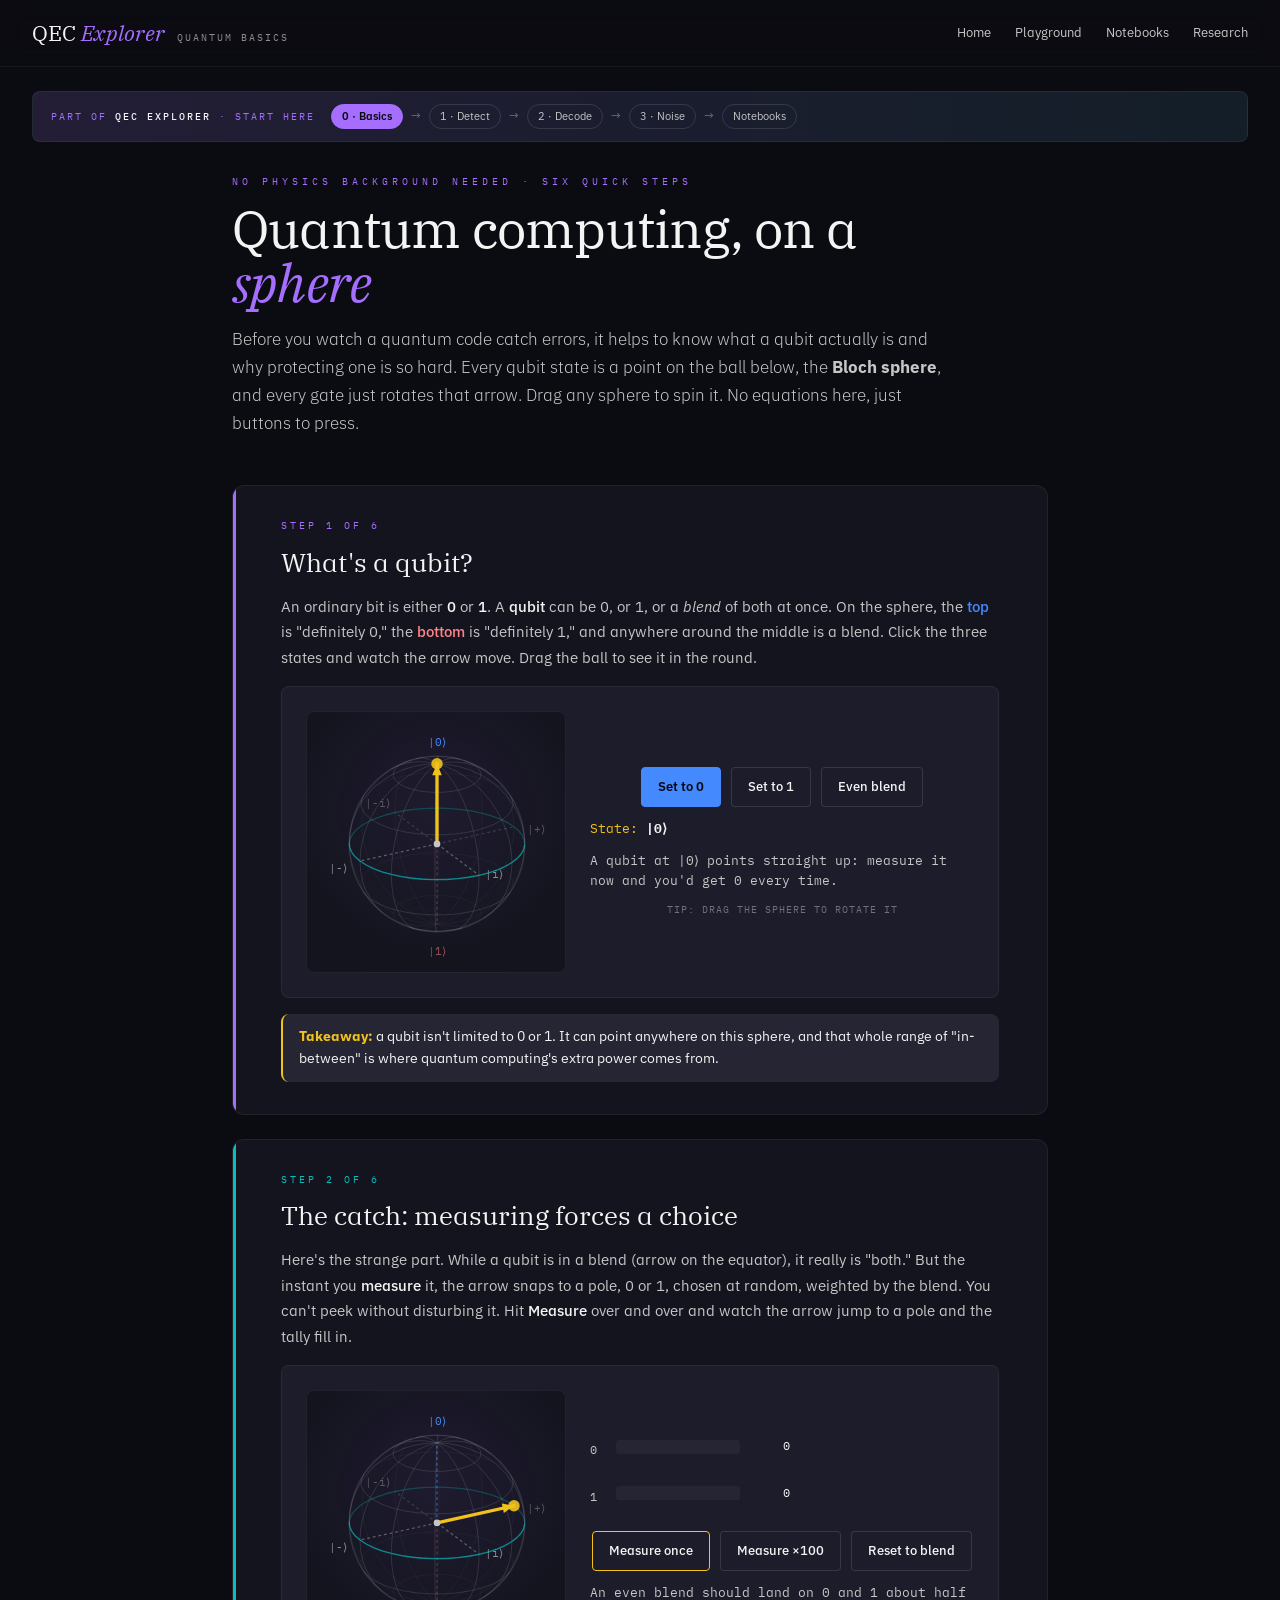
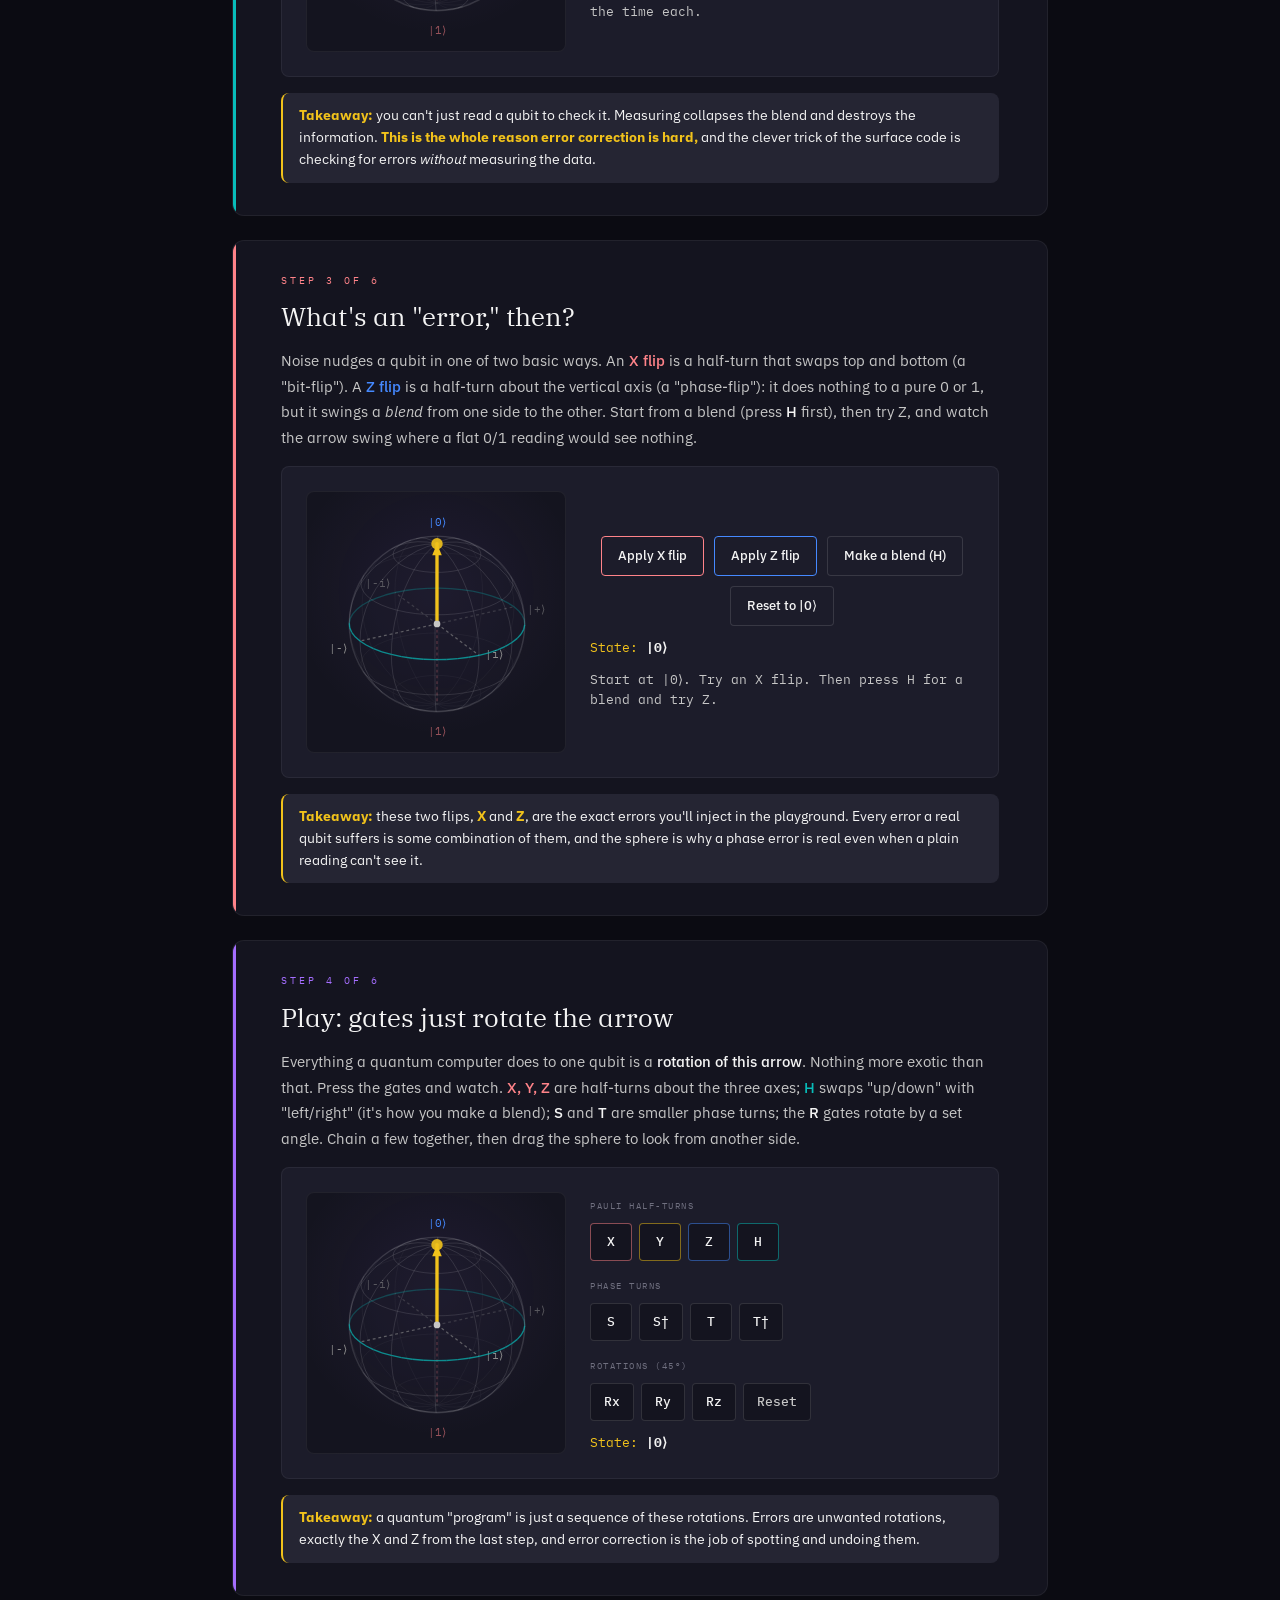
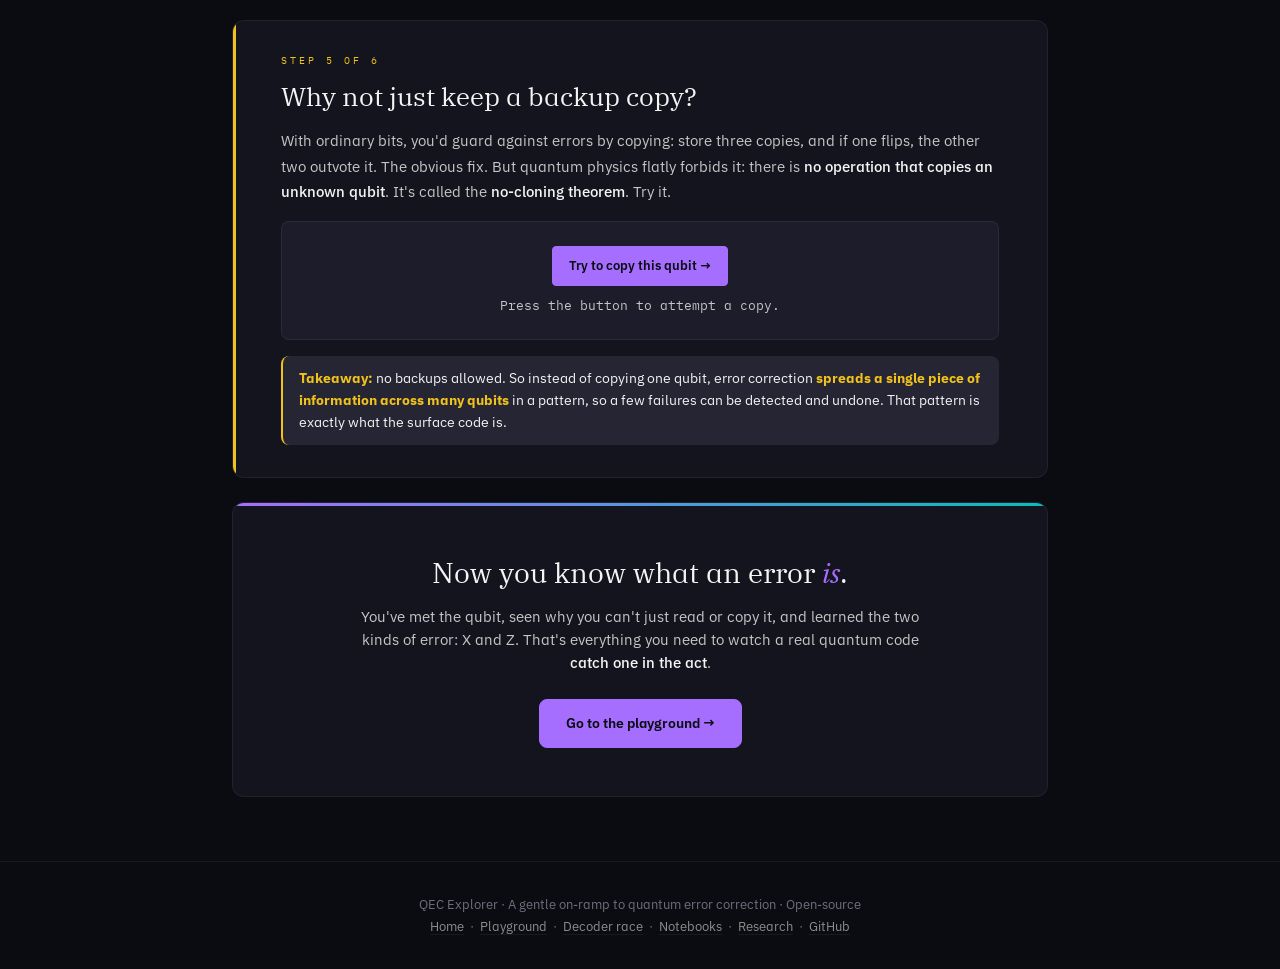
==== commit 66a9f0e9: "Fix broken exports, strip all em-dashes, polish repo for public release Exports: the OpenQASM / Qisk" ====
--- a/basics.html
+++ b/basics.html
@@ -85,7 +85,7 @@
   svg.viz { display: block; }
 
   /* Bloch sphere layout: fixed sphere on the LEFT, controls on the RIGHT.
-     The sphere never moves when a gate button is pressed — only the
+     The sphere never moves when a gate button is pressed - only the
      state arrow inside it does. */
   .bloch-demo {
     display: grid;
@@ -354,7 +354,7 @@
     <div class="takeaway"><b>Takeaway:</b> these two flips, <b>X</b> and <b>Z</b>, are the exact errors you'll inject in the playground. Every error a real qubit suffers is some combination of them, and the sphere is why a phase error is real even when a plain reading can't see it.</div>
   </div>
 
-  <!-- STEP 4 — gate playground -->
+  <!-- STEP 4 - gate playground -->
   <div class="step-card c5">
     <div class="step-num">Step 4 of 6</div>
     <h2>Play: gates just rotate the arrow</h2>
@@ -426,7 +426,7 @@
 <script src="assets/bloch.js"></script>
 <script>
 /* ============================================================
-   basics.html — six tiny single-qubit demos.
+   basics.html - six tiny single-qubit demos.
    The qubit is a real 2-amplitude state; every visual is the same
    3D Bloch sphere from assets/bloch.js. Gates are real 2x2 unitaries,
    measurement really samples |amplitude|^2 and collapses. The sphere
--- a/assets/theme.css
+++ b/assets/theme.css
@@ -1,5 +1,5 @@
 /* ============================================================
-   QEC EXPLORER — assets/theme.css
+   QEC EXPLORER - assets/theme.css
    ------------------------------------------------------------
    Shared design system. Loaded by every page in place of the
    inline per-page CSS so colors, typography, and components stay
@@ -9,7 +9,7 @@
    ----------------
    Token names and color scale inspired by IBM's Carbon Design
    System (Apache-2.0 / MIT-licensed Token API). All colors are
-   tuned for a dark, scientific instrument feel — cool grays,
+   tuned for a dark, scientific instrument feel - cool grays,
    a vivid interactive blue, plus domain-specific semantic colors
    for X / Z / Y Pauli errors and syndrome detection.
 
--- a/assets/qec-modal.css
+++ b/assets/qec-modal.css
@@ -1,5 +1,5 @@
 /* ------------------------------------------------------------
-   QEC EXPLORER — assets/qec-modal.css
+   QEC EXPLORER - assets/qec-modal.css
    Modal/cheat-sheet styles, layered on top of theme.css.
    ------------------------------------------------------------ */
 .qec-modal {
@@ -14,7 +14,11 @@
   backdrop-filter: blur(4px);
   -webkit-backdrop-filter: blur(4px);
 }
-.qec-modal.show { display: flex; }
+/* Visible state. The keyboard cheat-sheet opens via `.show`; the export
+   dialogs (OpenQASM / Qiskit template) open via `.open`. Support both so
+   every modal that toggles either class actually renders. */
+.qec-modal.show,
+.qec-modal.open { display: flex; }
 .qec-modal-card {
   background: var(--surface-1);
   border: 1px solid var(--border-default);
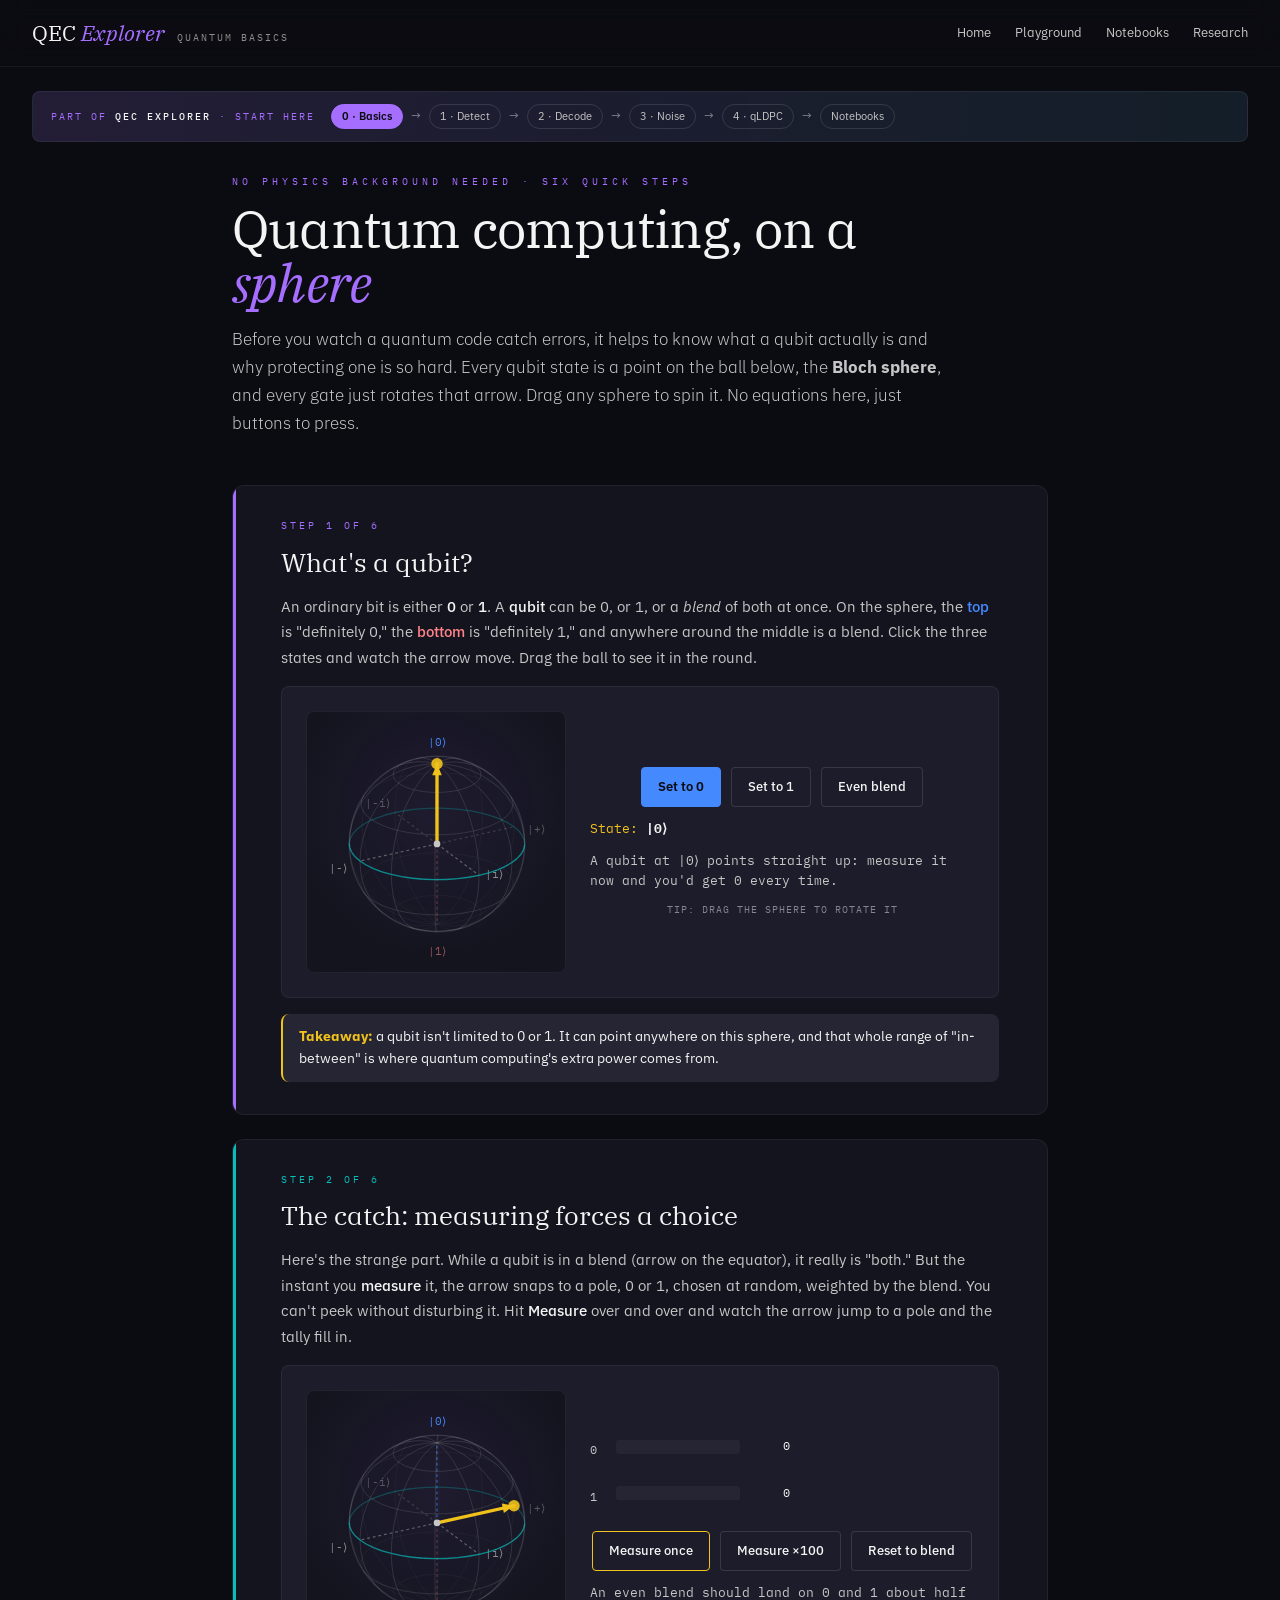
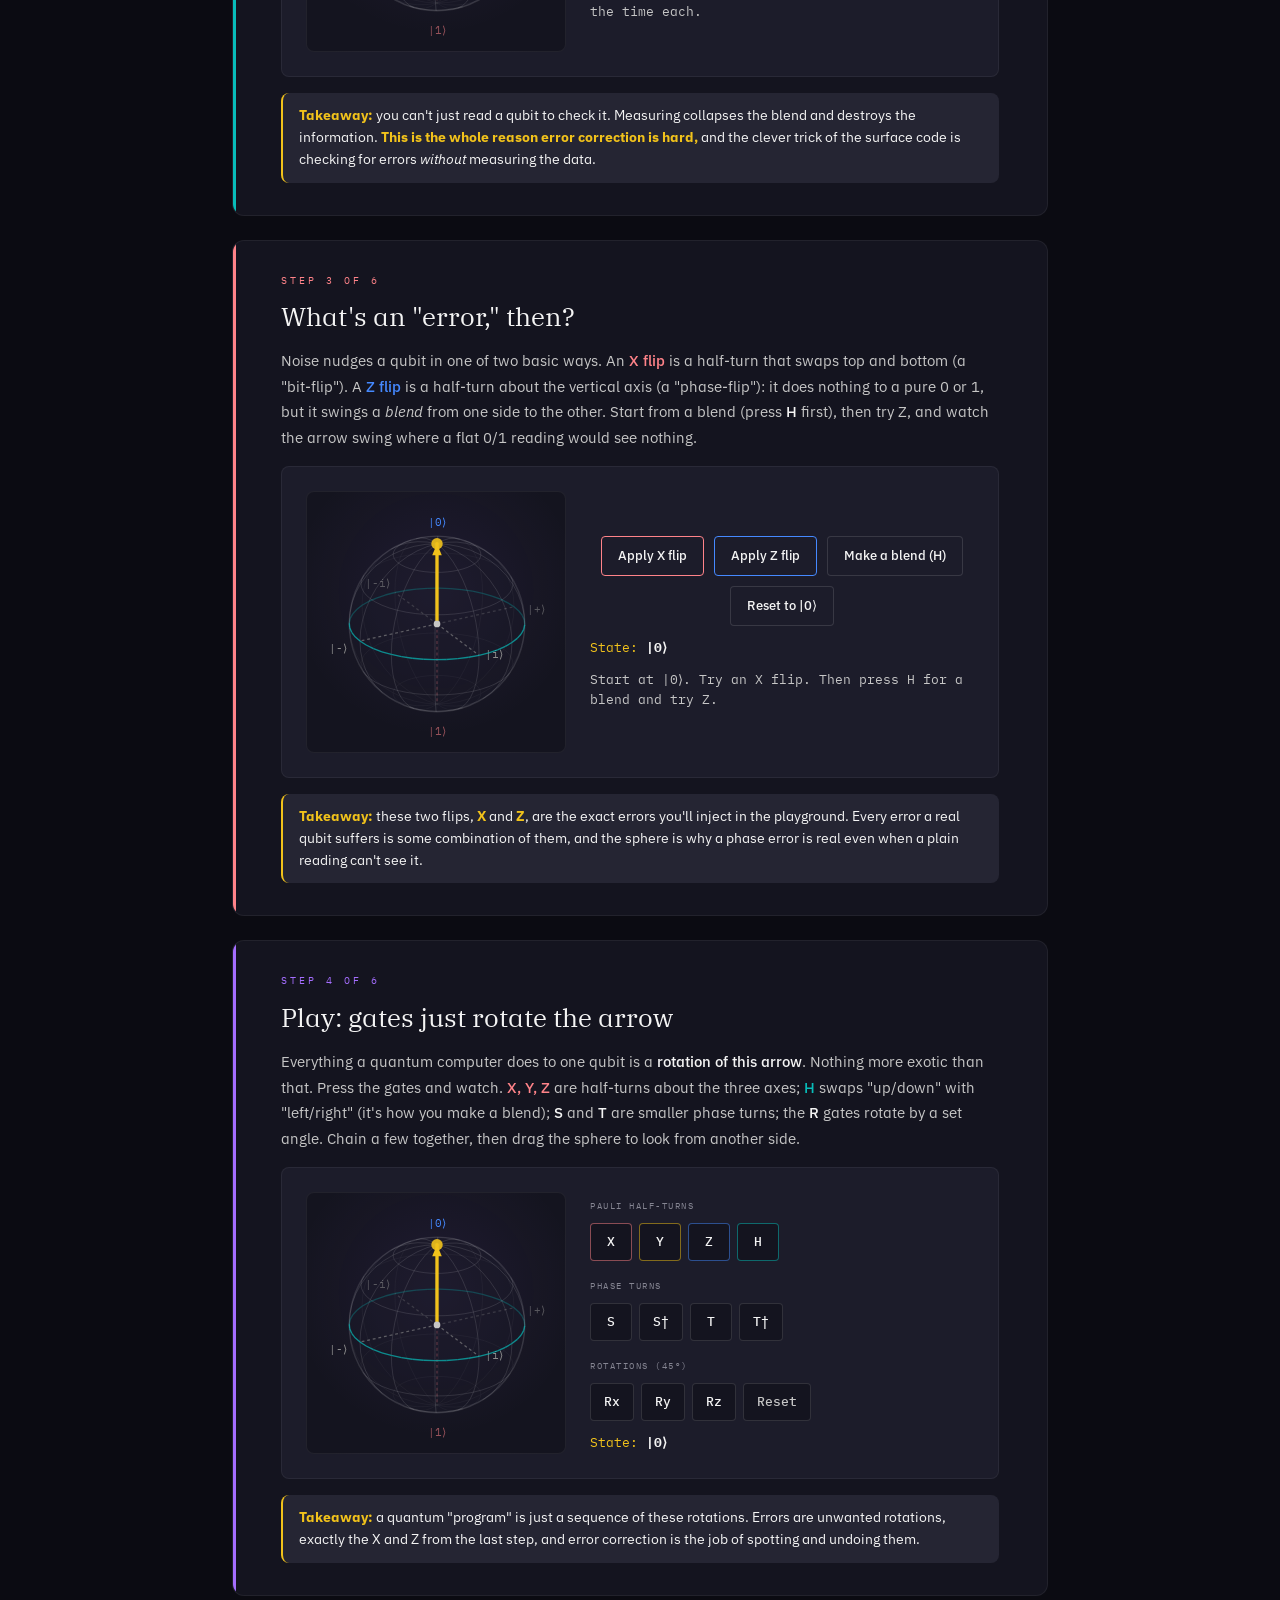
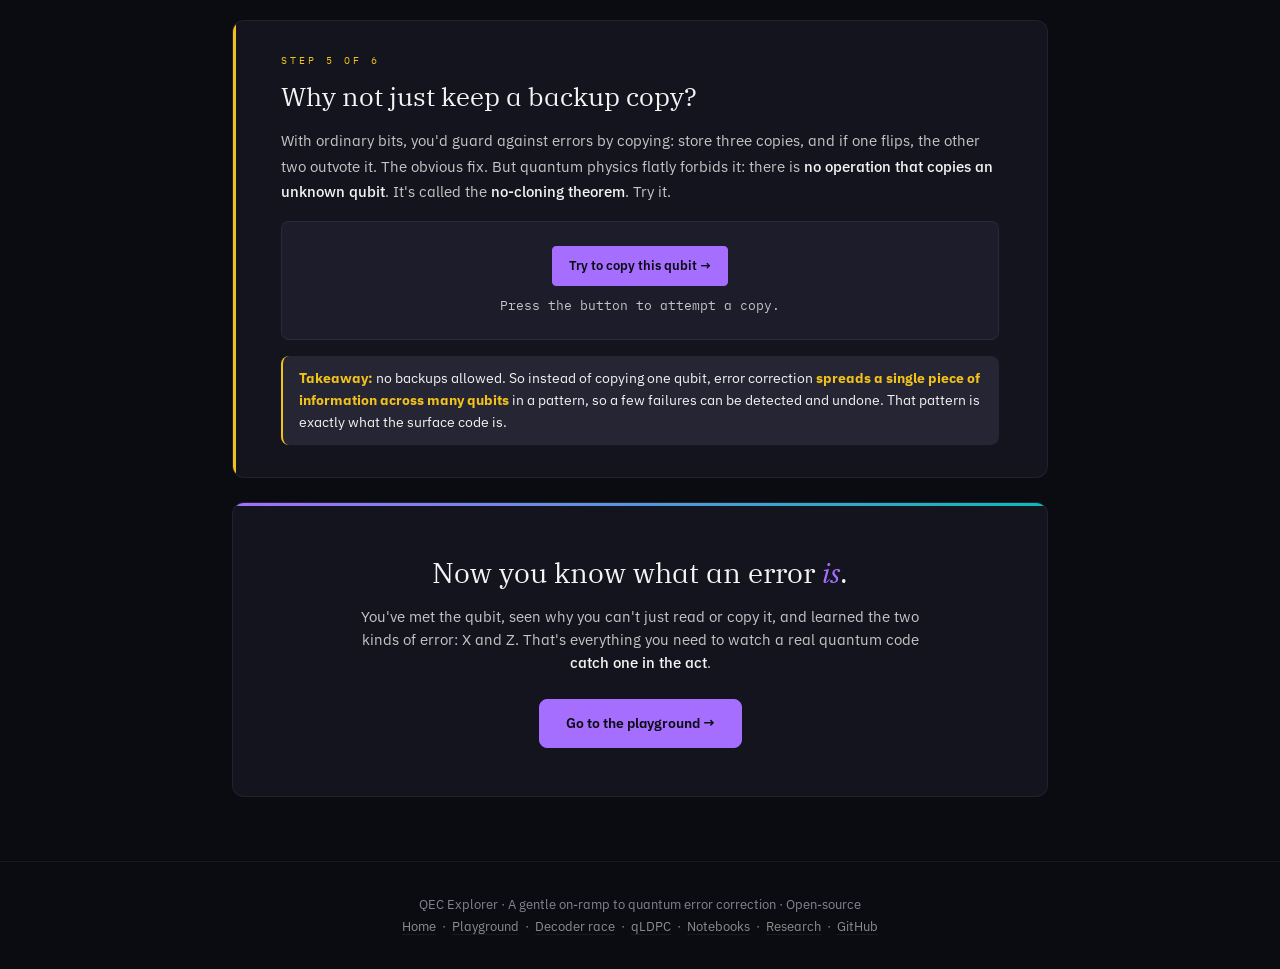
==== commit fbac8d30: "Add Module 4: qLDPC and the [[144,12,12]] gross code Build the first module off the surface-code gri" ====
--- a/basics.html
+++ b/basics.html
@@ -271,6 +271,8 @@
       <span class="arrow">→</span>
       <a class="pill" href="noise.html">3 · Noise</a>
       <span class="arrow">→</span>
+      <a class="pill" href="qldpc.html">4 · qLDPC</a>
+      <span class="arrow">→</span>
       <a class="pill" href="notebooks.html">Notebooks</a>
     </div>
   </div>
@@ -419,7 +421,7 @@
 
 <footer>
   QEC Explorer · A gentle on-ramp to quantum error correction · Open-source<br>
-  <a href="landing.html">Home</a> &nbsp;·&nbsp; <a href="index.html">Playground</a> &nbsp;·&nbsp; <a href="decoder.html">Decoder race</a> &nbsp;·&nbsp; <a href="notebooks.html">Notebooks</a> &nbsp;·&nbsp; <a href="research.html">Research</a> &nbsp;·&nbsp; <a href="https://github.com/kondshk/QEC-Explorer">GitHub</a>
+  <a href="landing.html">Home</a> &nbsp;·&nbsp; <a href="index.html">Playground</a> &nbsp;·&nbsp; <a href="decoder.html">Decoder race</a> &nbsp;·&nbsp; <a href="qldpc.html">qLDPC</a> &nbsp;·&nbsp; <a href="notebooks.html">Notebooks</a> &nbsp;·&nbsp; <a href="research.html">Research</a> &nbsp;·&nbsp; <a href="https://github.com/kondshk/QEC-Explorer">GitHub</a>
 </footer>
 
 <script src="assets/qec-shared.js"></script>
--- a/assets/theme.css
+++ b/assets/theme.css
@@ -74,7 +74,12 @@
   --text-primary: #f4f4f4;
   --text-secondary: #c6c6c6;
   --text-tertiary: #8d8d8d;
-  --text-hint: #6f6f7f;
+  /* --text-hint lightened from #6f6f7f to meet WCAG 2.1 AA (>= 4.5:1) for
+     small hint text on the common surfaces: 5.39 on --surface-bg, 5.02 on
+     --surface-1, 4.62 on --surface-2. Kept a slight cool tint so it stays
+     visually distinct from the neutral --text-tertiary tier. */
+  --text-hint: #858592;
+  /* Disabled text is exempt from WCAG contrast minimums by design. */
   --text-disabled: #525252;
   --text-on-color: #0b0b12;
 
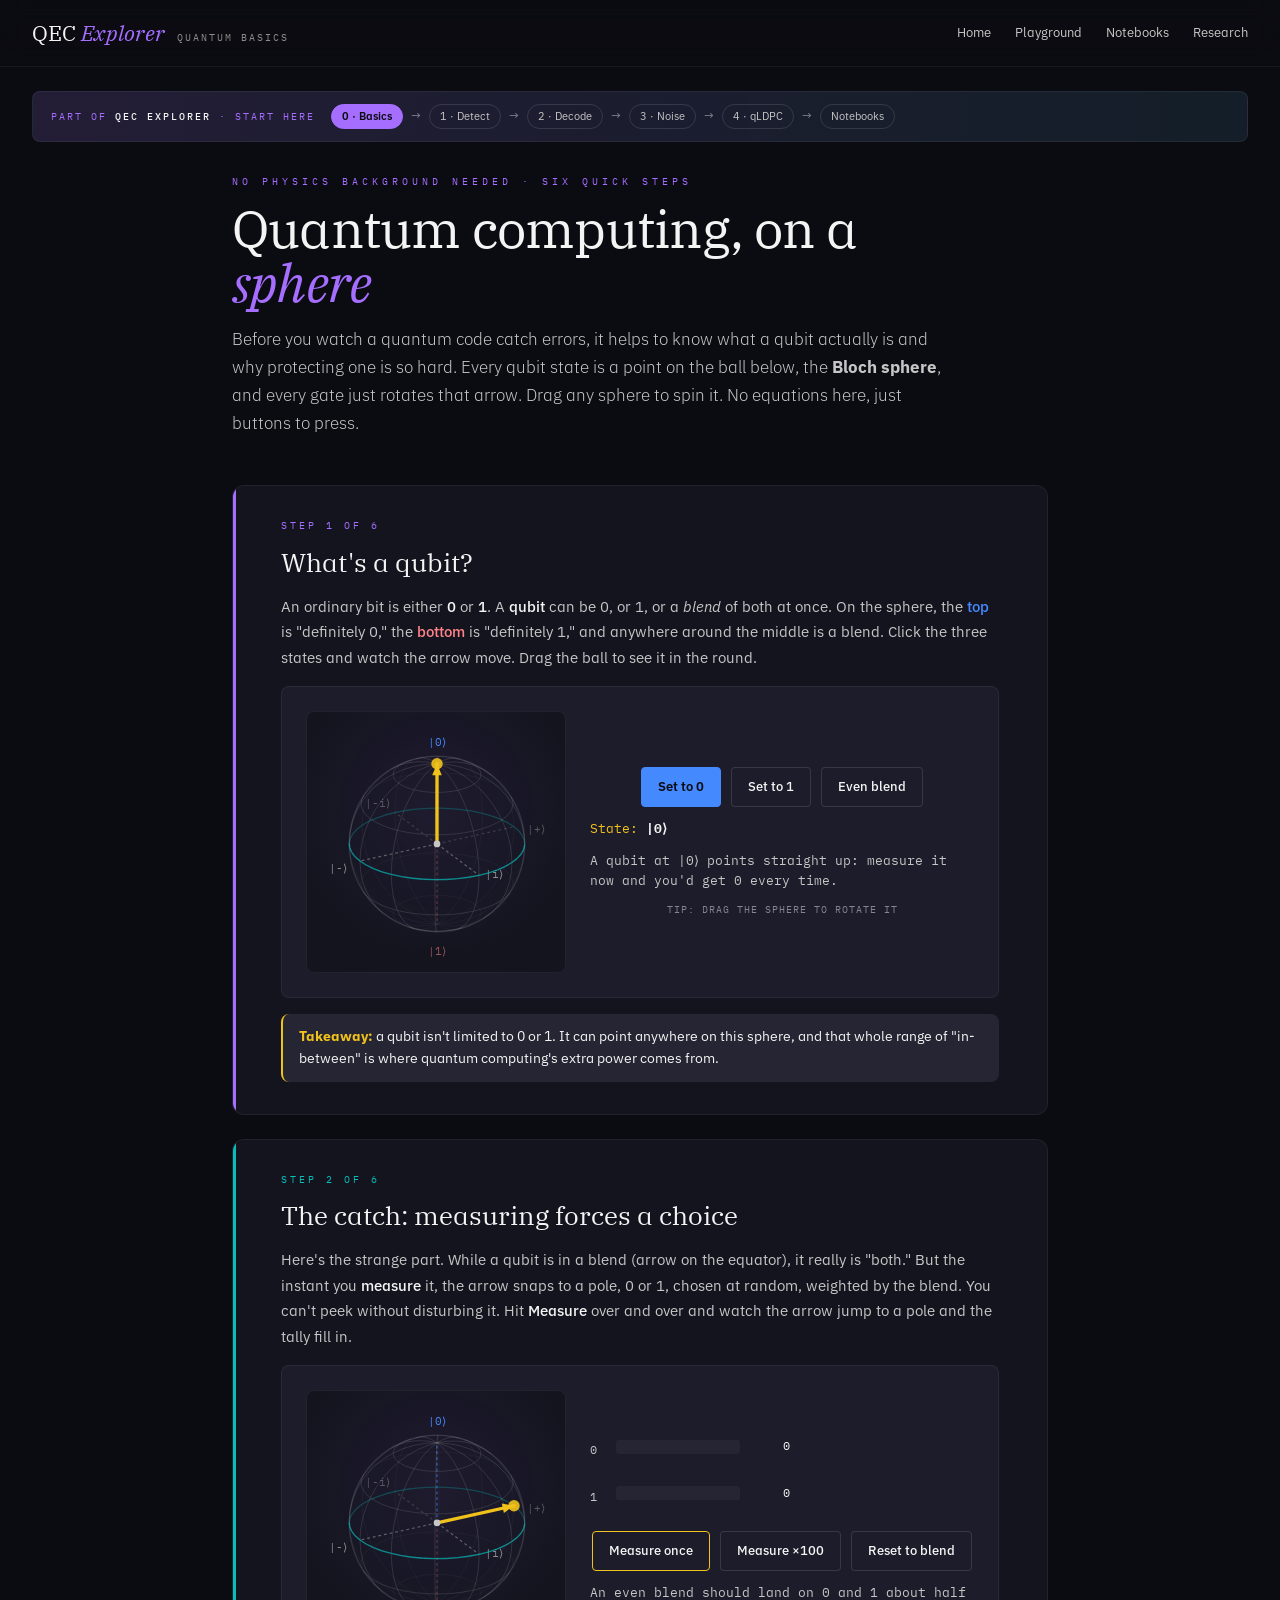
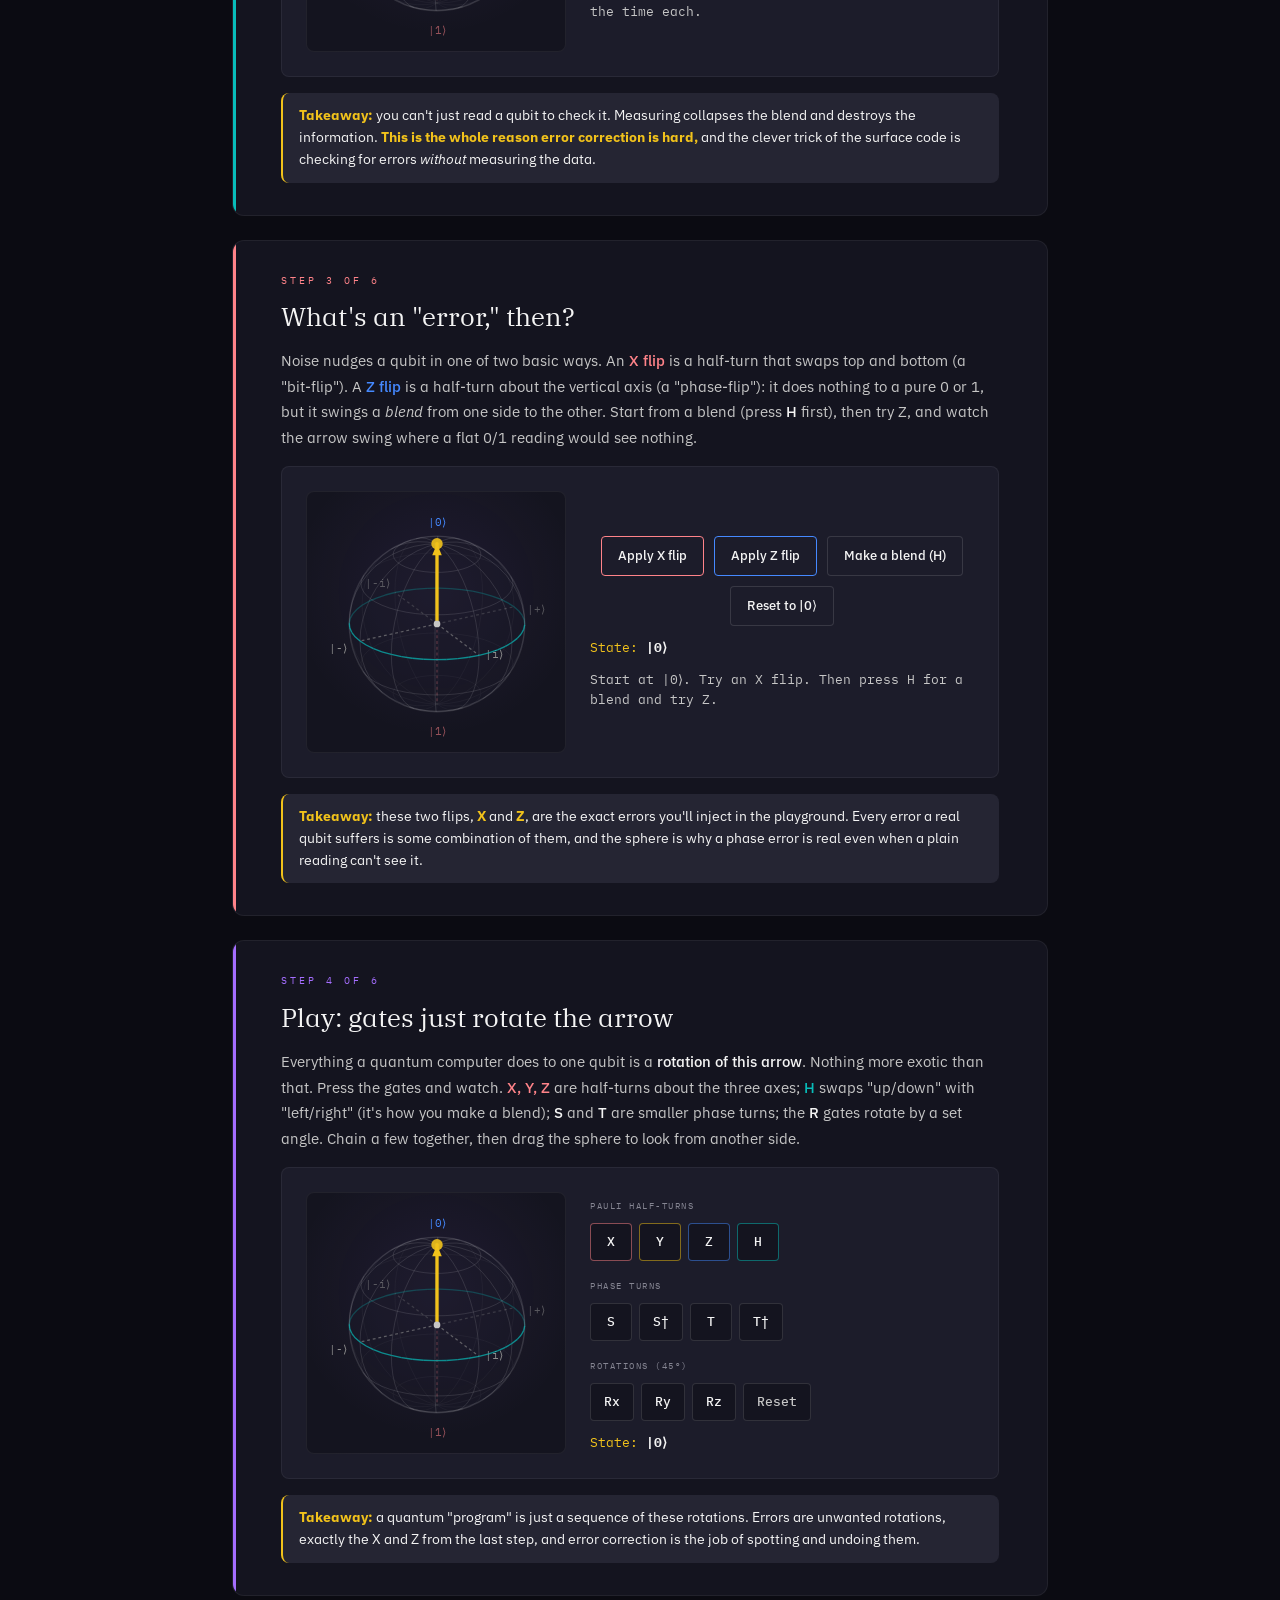
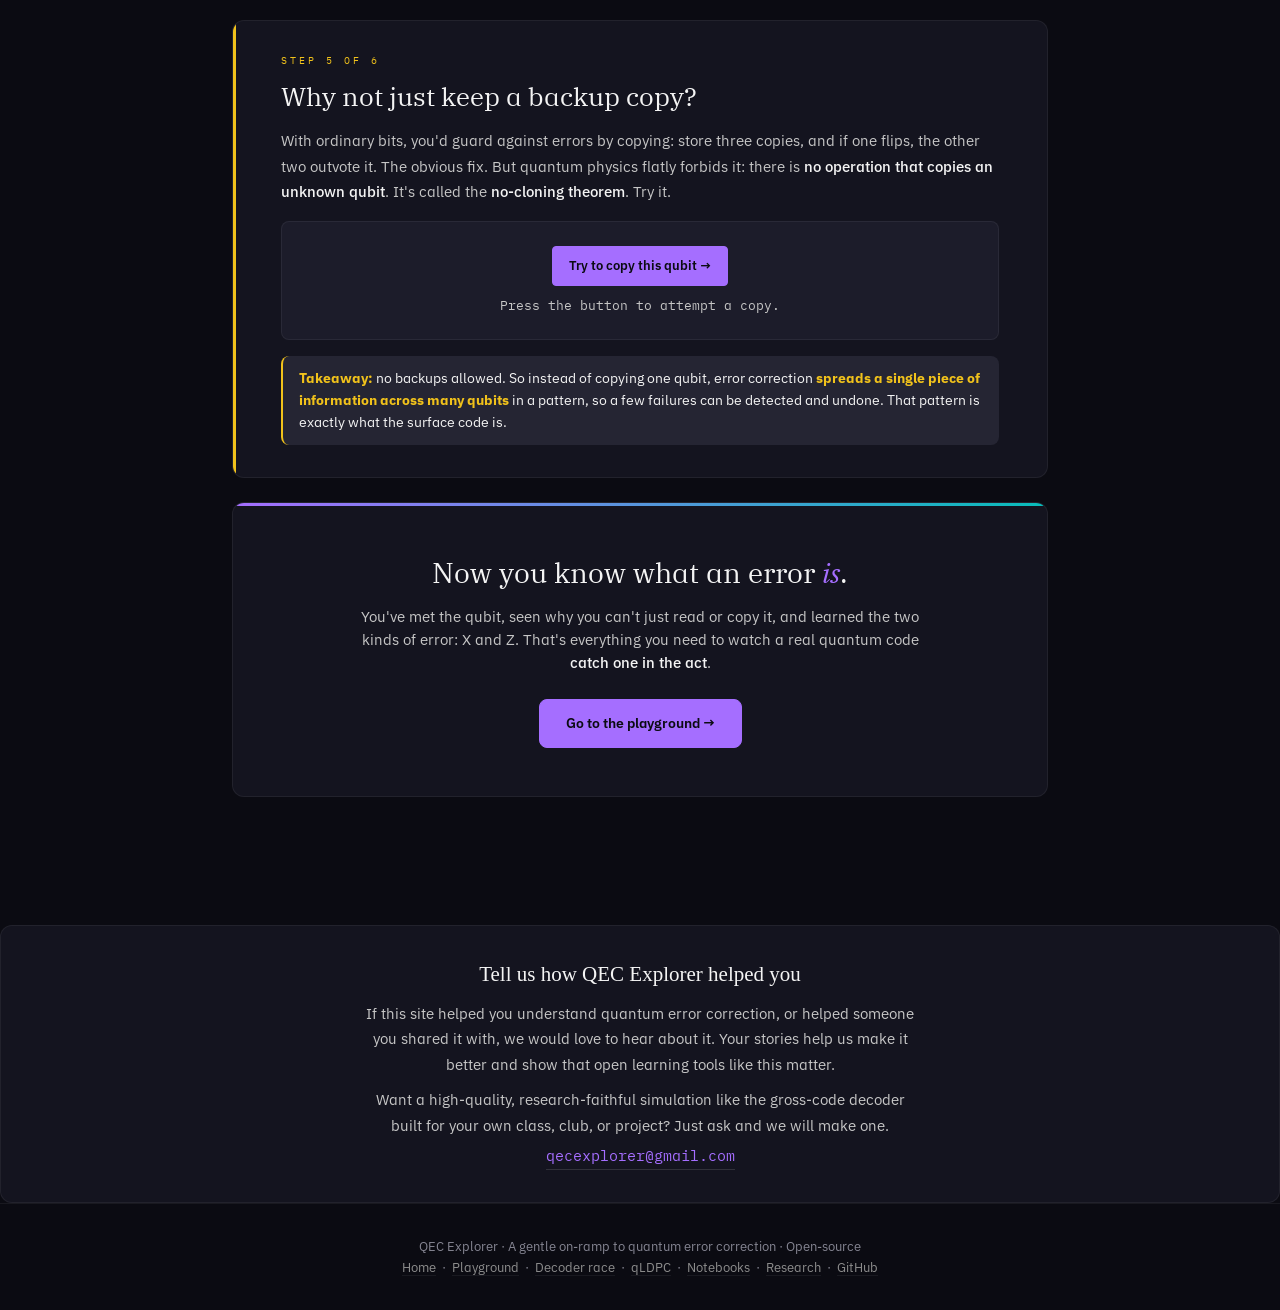
==== commit 62782966: "Add contact/feedback section to all public pages A styled card above the footer invites users to sha" ====
--- a/basics.html
+++ b/basics.html
@@ -1,6 +1,19 @@
 <!DOCTYPE html>
 <html lang="en">
 <head>
+<!-- Google tag (gtag.js) -->
+<script async src="https://www.googletagmanager.com/gtag/js?id=G-TBV1EXXZMZ"></script>
+<script>
+  window.dataLayer = window.dataLayer || [];
+  function gtag(){dataLayer.push(arguments);}
+  gtag('js', new Date());
+  gtag('config', 'G-TBV1EXXZMZ');
+</script>
+<!-- Vercel Web Analytics -->
+<script>
+  window.va = window.va || function () { (window.vaq = window.vaq || []).push(arguments); };
+</script>
+<script defer src="/_vercel/insights/script.js"></script>
 <meta charset="UTF-8">
 <meta name="viewport" content="width=device-width, initial-scale=1.0">
 <title>QEC Explorer · Quantum Basics</title>
@@ -418,6 +431,16 @@
 </div>
 
 <div class="sr-only" id="srLive" aria-live="polite"></div>
+
+<section class="contact">
+  <h2>Tell us how QEC Explorer helped you</h2>
+  <p>If this site helped you understand quantum error correction, or helped
+  someone you shared it with, we would love to hear about it. Your stories help
+  us make it better and show that open learning tools like this matter.</p>
+  <p>Want a high-quality, research-faithful simulation like the gross-code decoder
+  built for your own class, club, or project? Just ask and we will make one.</p>
+  <a class="contact-email" href="mailto:qecexplorer@gmail.com">qecexplorer@gmail.com</a>
+</section>
 
 <footer>
   QEC Explorer · A gentle on-ramp to quantum error correction · Open-source<br>
--- a/assets/theme.css
+++ b/assets/theme.css
@@ -492,6 +492,42 @@
 .lattice-stab-fired   { fill: var(--syndrome); fill-opacity: 0.55; stroke: var(--syndrome); }
 .lattice-text         { font-family: var(--font-mono); fill: var(--text-primary); }
 
+/* --- Contact / feedback --- */
+.contact {
+  max-width: var(--max-w);
+  margin: var(--space-8) auto 0;
+  padding: var(--space-6);
+  background: var(--surface-1);
+  border: 1px solid var(--border-subtle);
+  border-radius: var(--radius-lg);
+  text-align: center;
+}
+.contact h2 {
+  font-family: var(--font-display);
+  font-size: 21px;
+  font-weight: 500;
+  color: var(--text-primary);
+  margin: 0 0 10px;
+}
+.contact p {
+  max-width: 560px;
+  margin: 0 auto 10px;
+  color: var(--text-secondary);
+  font-size: 15px;
+  line-height: 1.7;
+}
+.contact p:last-of-type { margin-bottom: 0; }
+.contact .contact-email {
+  display: inline-block;
+  margin-top: 6px;
+  font-family: var(--font-mono);
+  font-size: 15px;
+  color: var(--syndrome);
+  border-bottom: 1px solid var(--border-default);
+  padding-bottom: 1px;
+}
+.contact .contact-email:hover { color: var(--text-primary); border-color: var(--syndrome); }
+
 /* --- Footer --- */
 footer {
   max-width: var(--max-w);
@@ -575,6 +611,6 @@
    ------------------------------------------------------------ */
 @media print {
   body { background: #fff; color: #000; }
-  .topbar, .topbar a, .embed-tools, .project-strip, .next-card, .embed-credit, footer { display: none !important; }
+  .topbar, .topbar a, .embed-tools, .project-strip, .next-card, .embed-credit, footer, .no-print { display: none !important; }
   .panel { break-inside: avoid; border-color: #999; }
 }
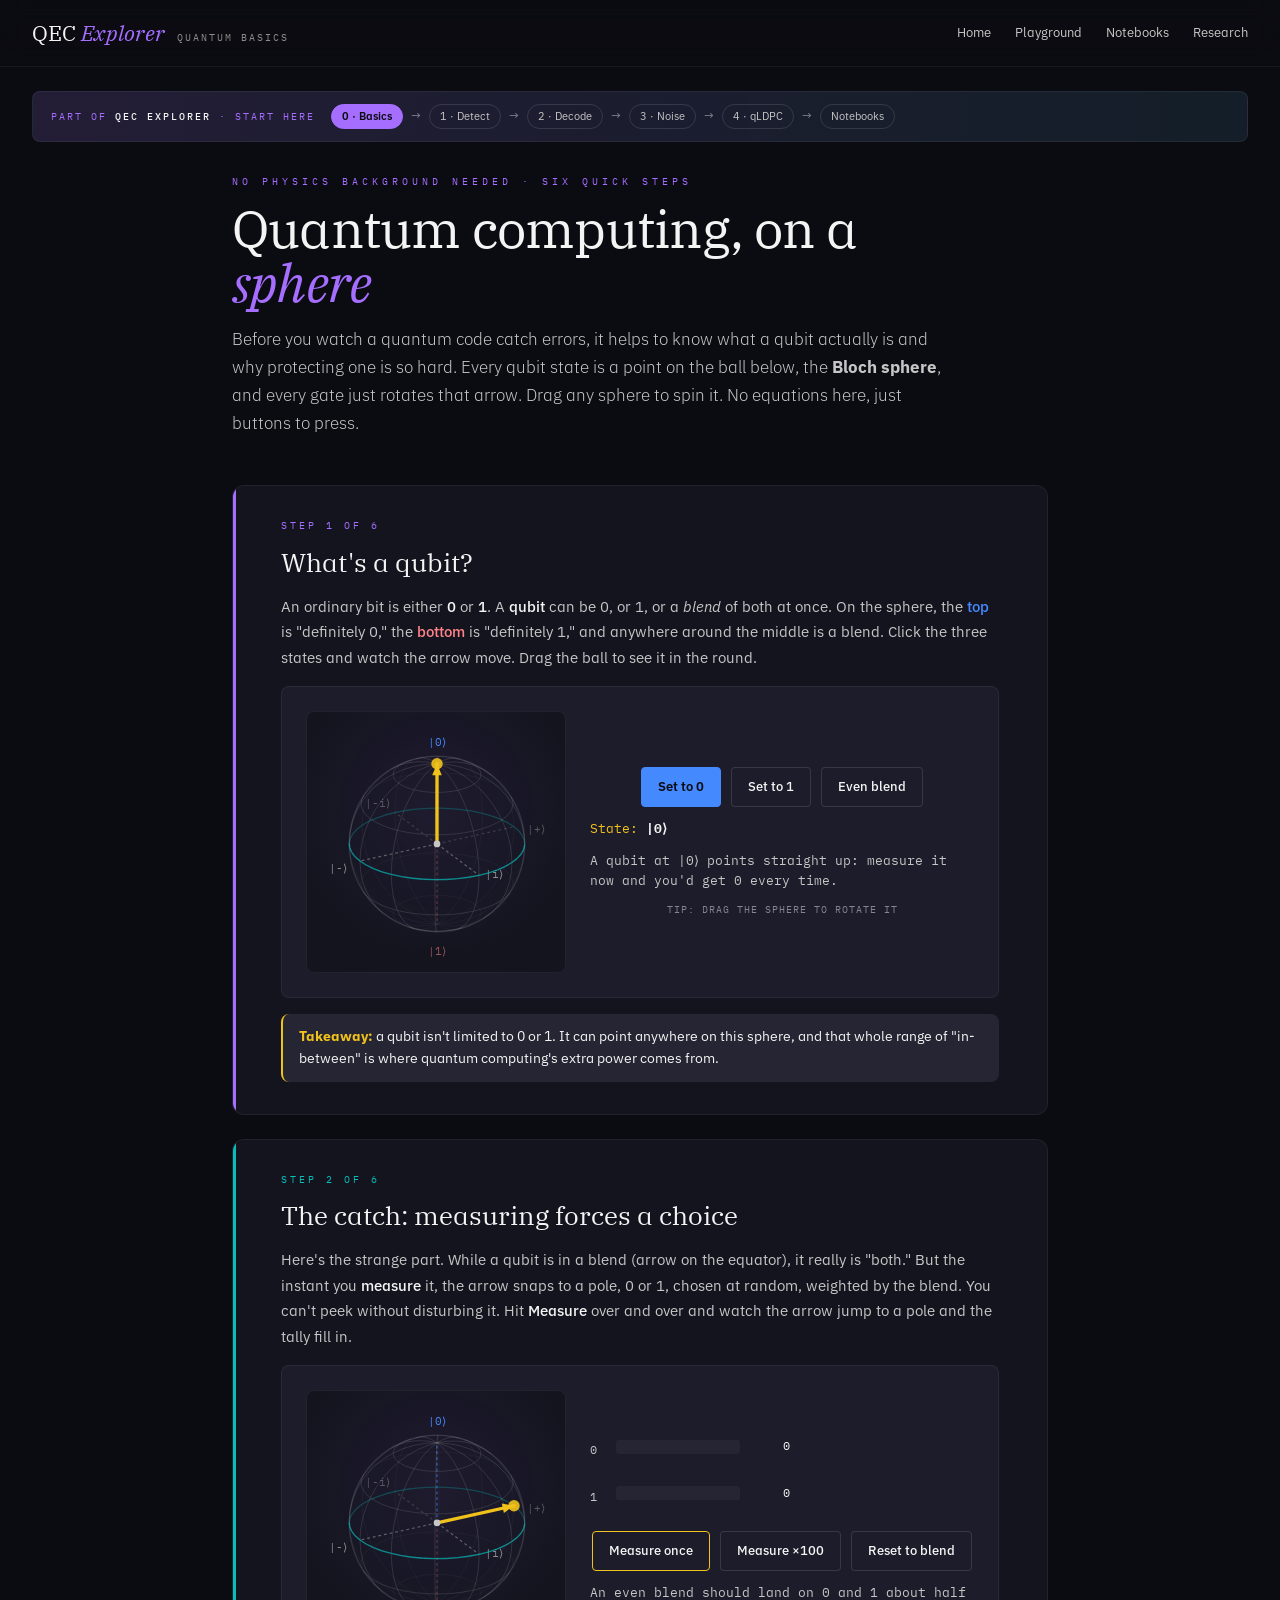
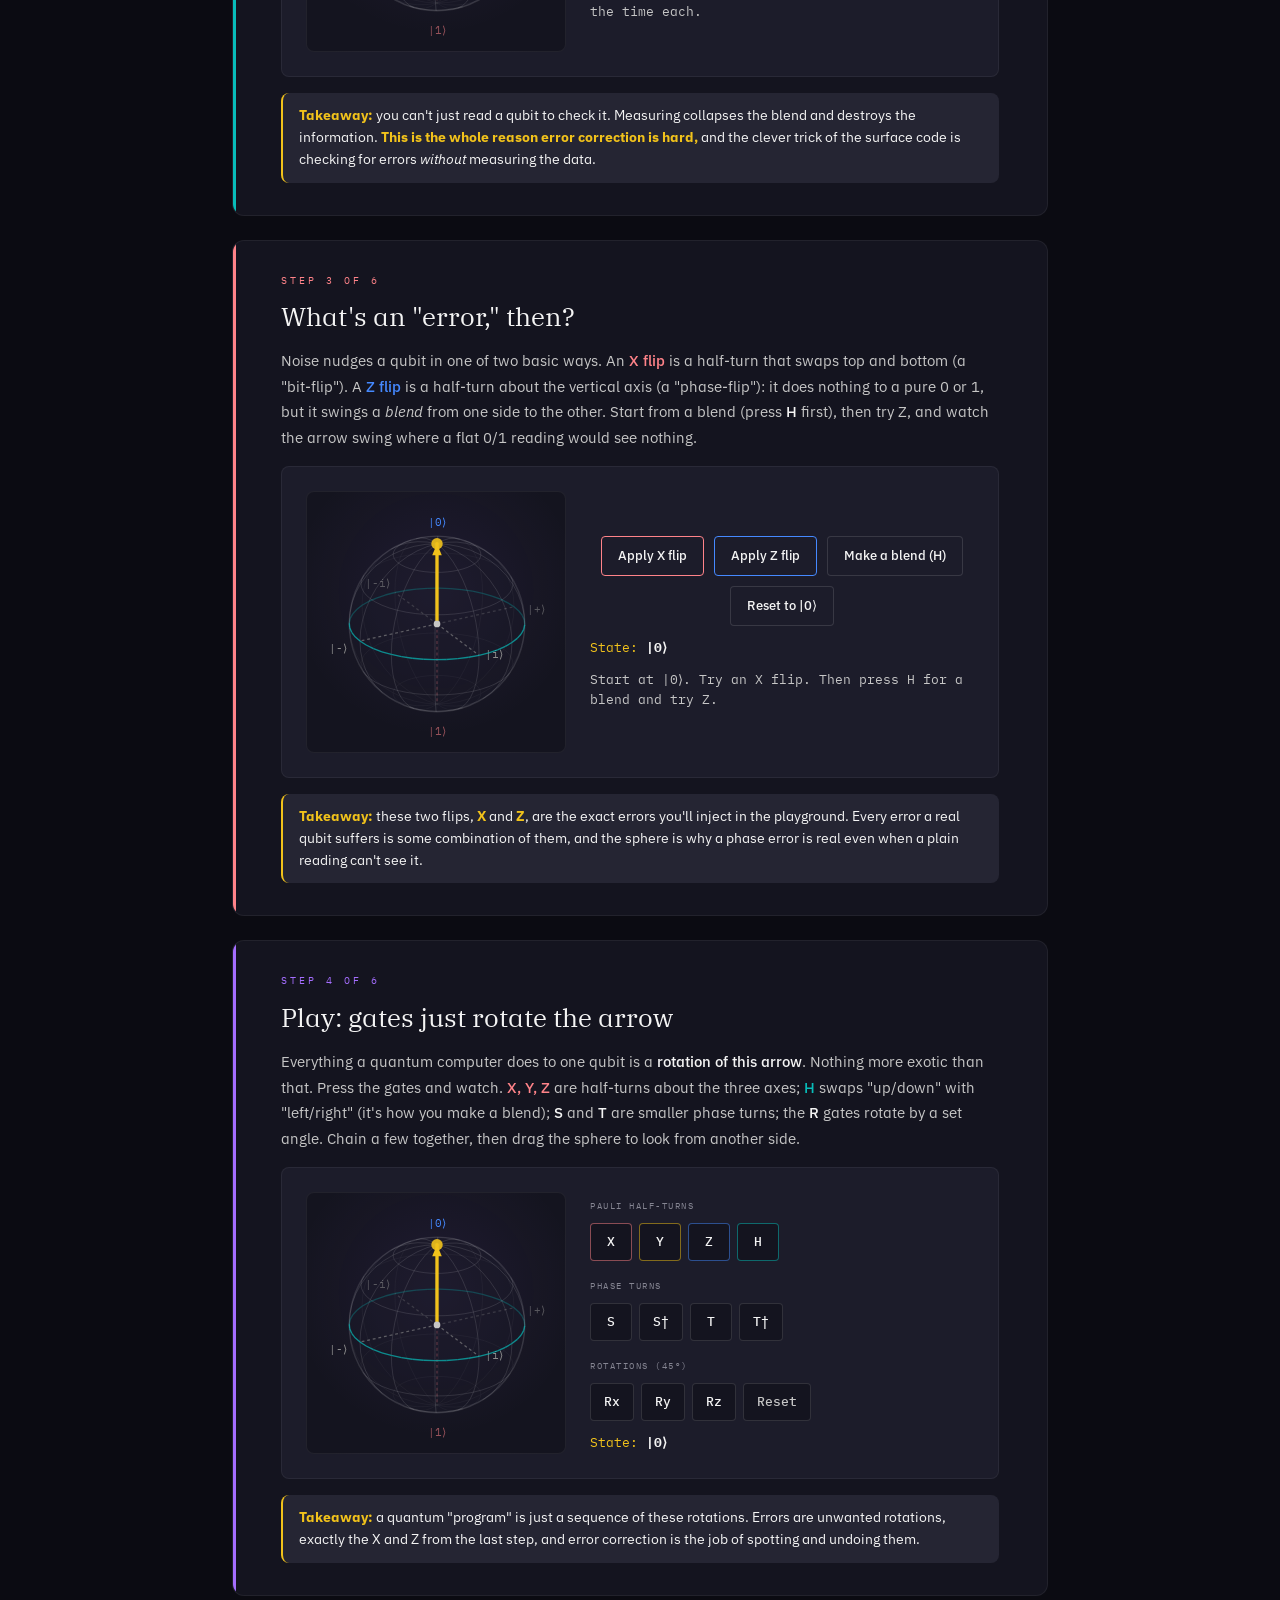
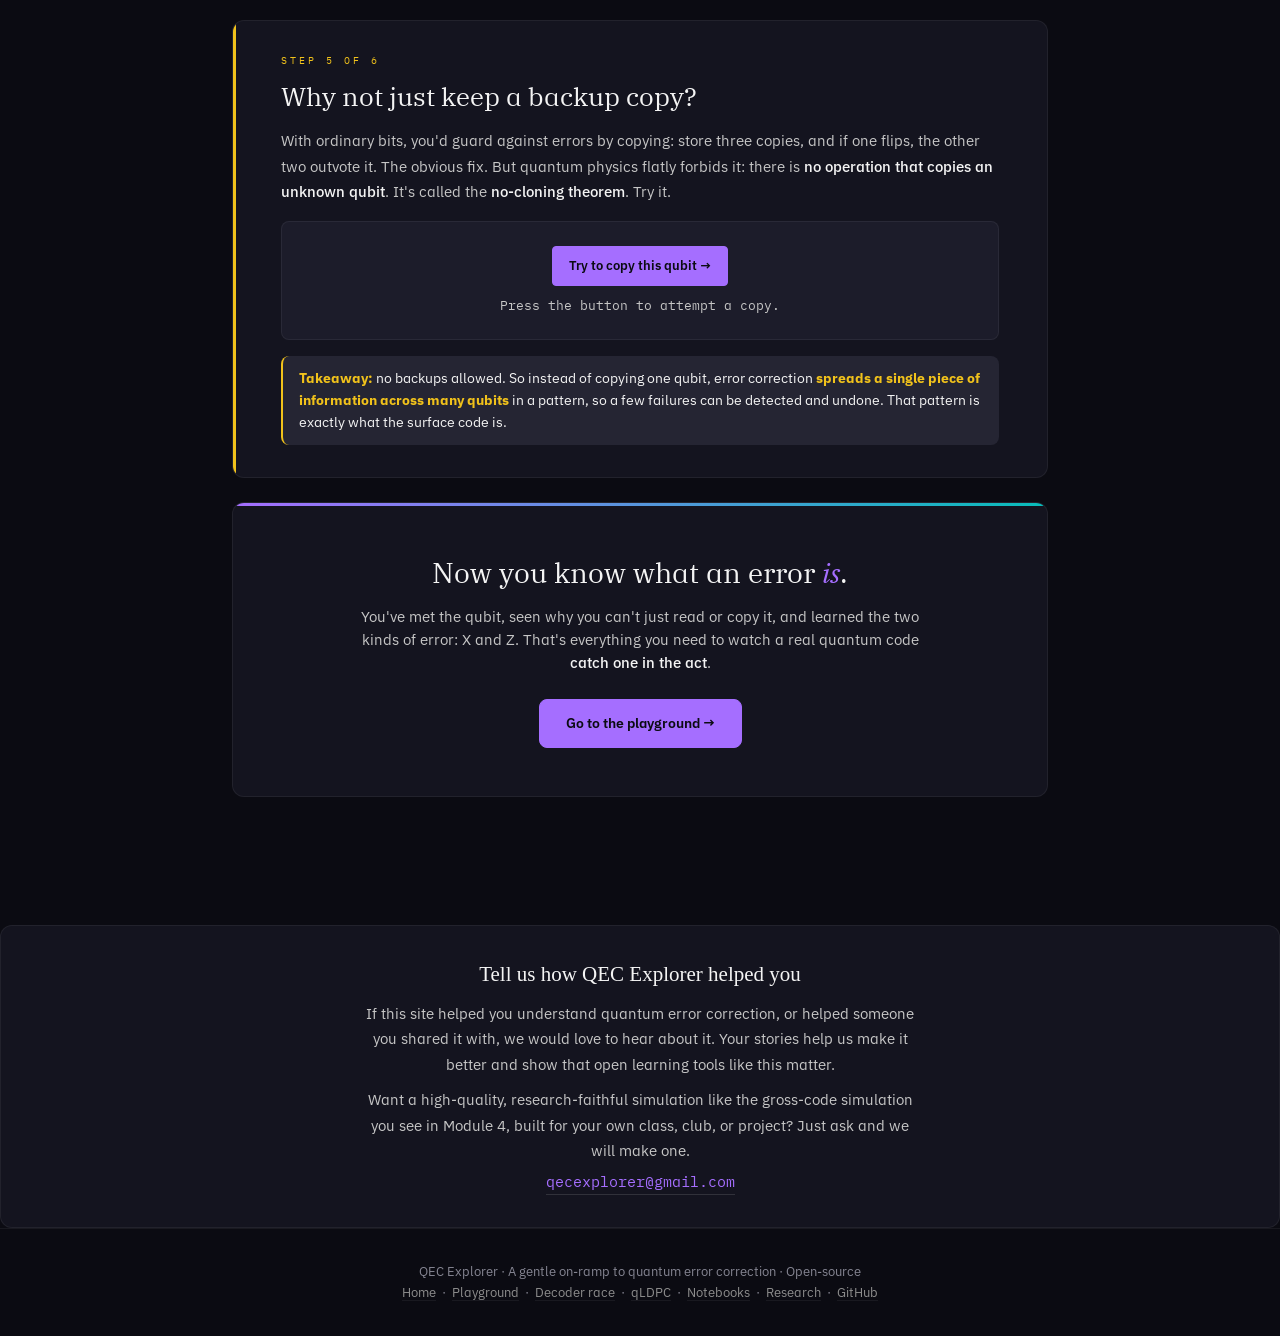
==== commit b53a9838: "Fix Module 1 being unreachable; rename index.html to detection.html Module 1 lived at index.html, bu" ====
--- a/basics.html
+++ b/basics.html
@@ -266,7 +266,7 @@
   <div class="brand">QEC <em>Explorer</em><span class="module">Quantum Basics</span></div>
   <div class="links">
     <a href="landing.html">Home</a>
-    <a href="index.html">Playground</a>
+    <a href="detection.html">Playground</a>
     <a href="notebooks.html">Notebooks</a>
     <a href="research.html">Research</a>
   </div>
@@ -278,7 +278,7 @@
     <div class="steps">
       <span class="pill now">0 · Basics</span>
       <span class="arrow">→</span>
-      <a class="pill" href="index.html">1 · Detect</a>
+      <a class="pill" href="detection.html">1 · Detect</a>
       <span class="arrow">→</span>
       <a class="pill" href="decoder.html">2 · Decode</a>
       <span class="arrow">→</span>
@@ -426,7 +426,7 @@
   <div class="handoff">
     <h2>Now you know what an error <em style="font-style:italic;color:var(--syndrome)">is</em>.</h2>
     <p>You've met the qubit, seen why you can't just read or copy it, and learned the two kinds of error: X and Z. That's everything you need to watch a real quantum code <b style="color:var(--text-primary);font-weight:500">catch one in the act</b>.</p>
-    <a class="cta" href="index.html">Go to the playground →</a>
+    <a class="cta" href="detection.html">Go to the playground →</a>
   </div>
 </div>
 
@@ -437,14 +437,14 @@
   <p>If this site helped you understand quantum error correction, or helped
   someone you shared it with, we would love to hear about it. Your stories help
   us make it better and show that open learning tools like this matter.</p>
-  <p>Want a high-quality, research-faithful simulation like the gross-code decoder
+  <p>Want a high-quality, research-faithful simulation like the gross-code simulation you see in Module 4,
   built for your own class, club, or project? Just ask and we will make one.</p>
   <a class="contact-email" href="mailto:qecexplorer@gmail.com">qecexplorer@gmail.com</a>
 </section>
 
 <footer>
   QEC Explorer · A gentle on-ramp to quantum error correction · Open-source<br>
-  <a href="landing.html">Home</a> &nbsp;·&nbsp; <a href="index.html">Playground</a> &nbsp;·&nbsp; <a href="decoder.html">Decoder race</a> &nbsp;·&nbsp; <a href="qldpc.html">qLDPC</a> &nbsp;·&nbsp; <a href="notebooks.html">Notebooks</a> &nbsp;·&nbsp; <a href="research.html">Research</a> &nbsp;·&nbsp; <a href="https://github.com/kondshk/QEC-Explorer">GitHub</a>
+  <a href="landing.html">Home</a> &nbsp;·&nbsp; <a href="detection.html">Playground</a> &nbsp;·&nbsp; <a href="decoder.html">Decoder race</a> &nbsp;·&nbsp; <a href="qldpc.html">qLDPC</a> &nbsp;·&nbsp; <a href="notebooks.html">Notebooks</a> &nbsp;·&nbsp; <a href="research.html">Research</a> &nbsp;·&nbsp; <a href="https://github.com/kondshk/QEC-Explorer">GitHub</a>
 </footer>
 
 <script src="assets/qec-shared.js"></script>
